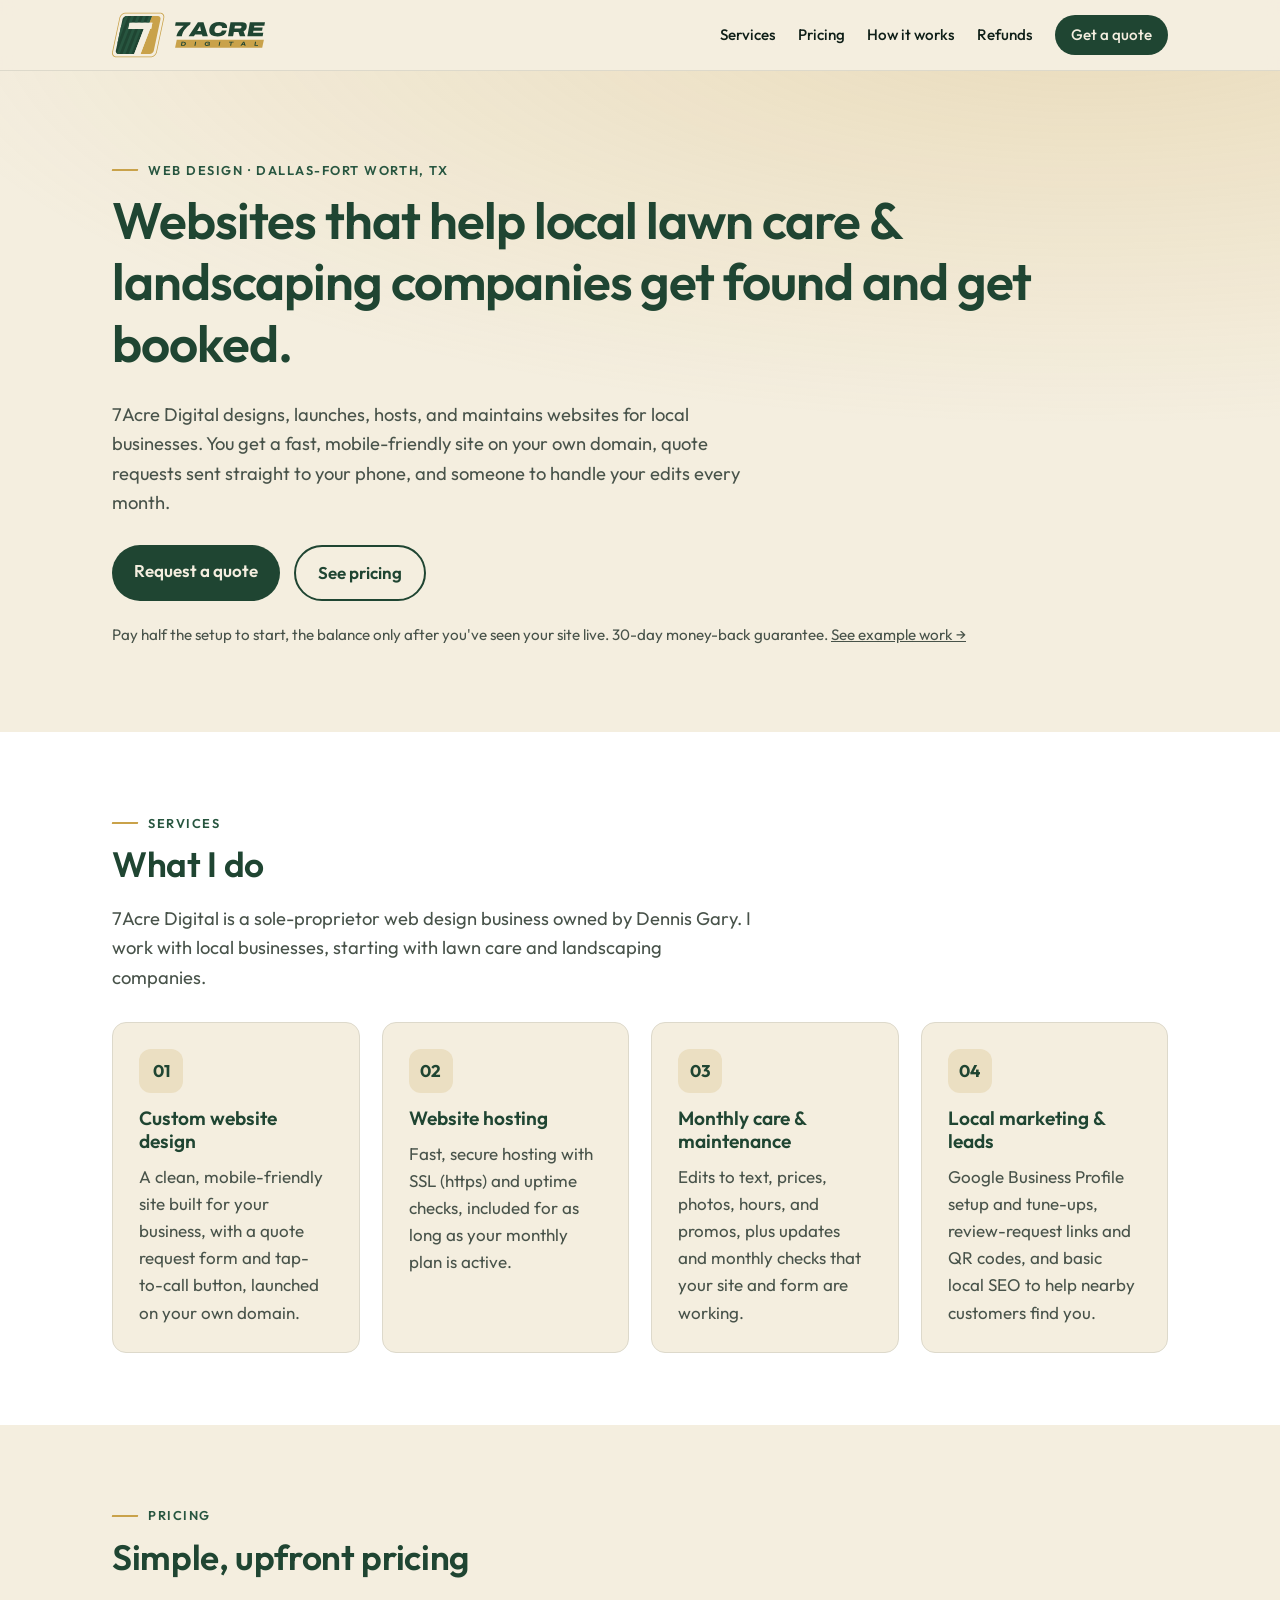
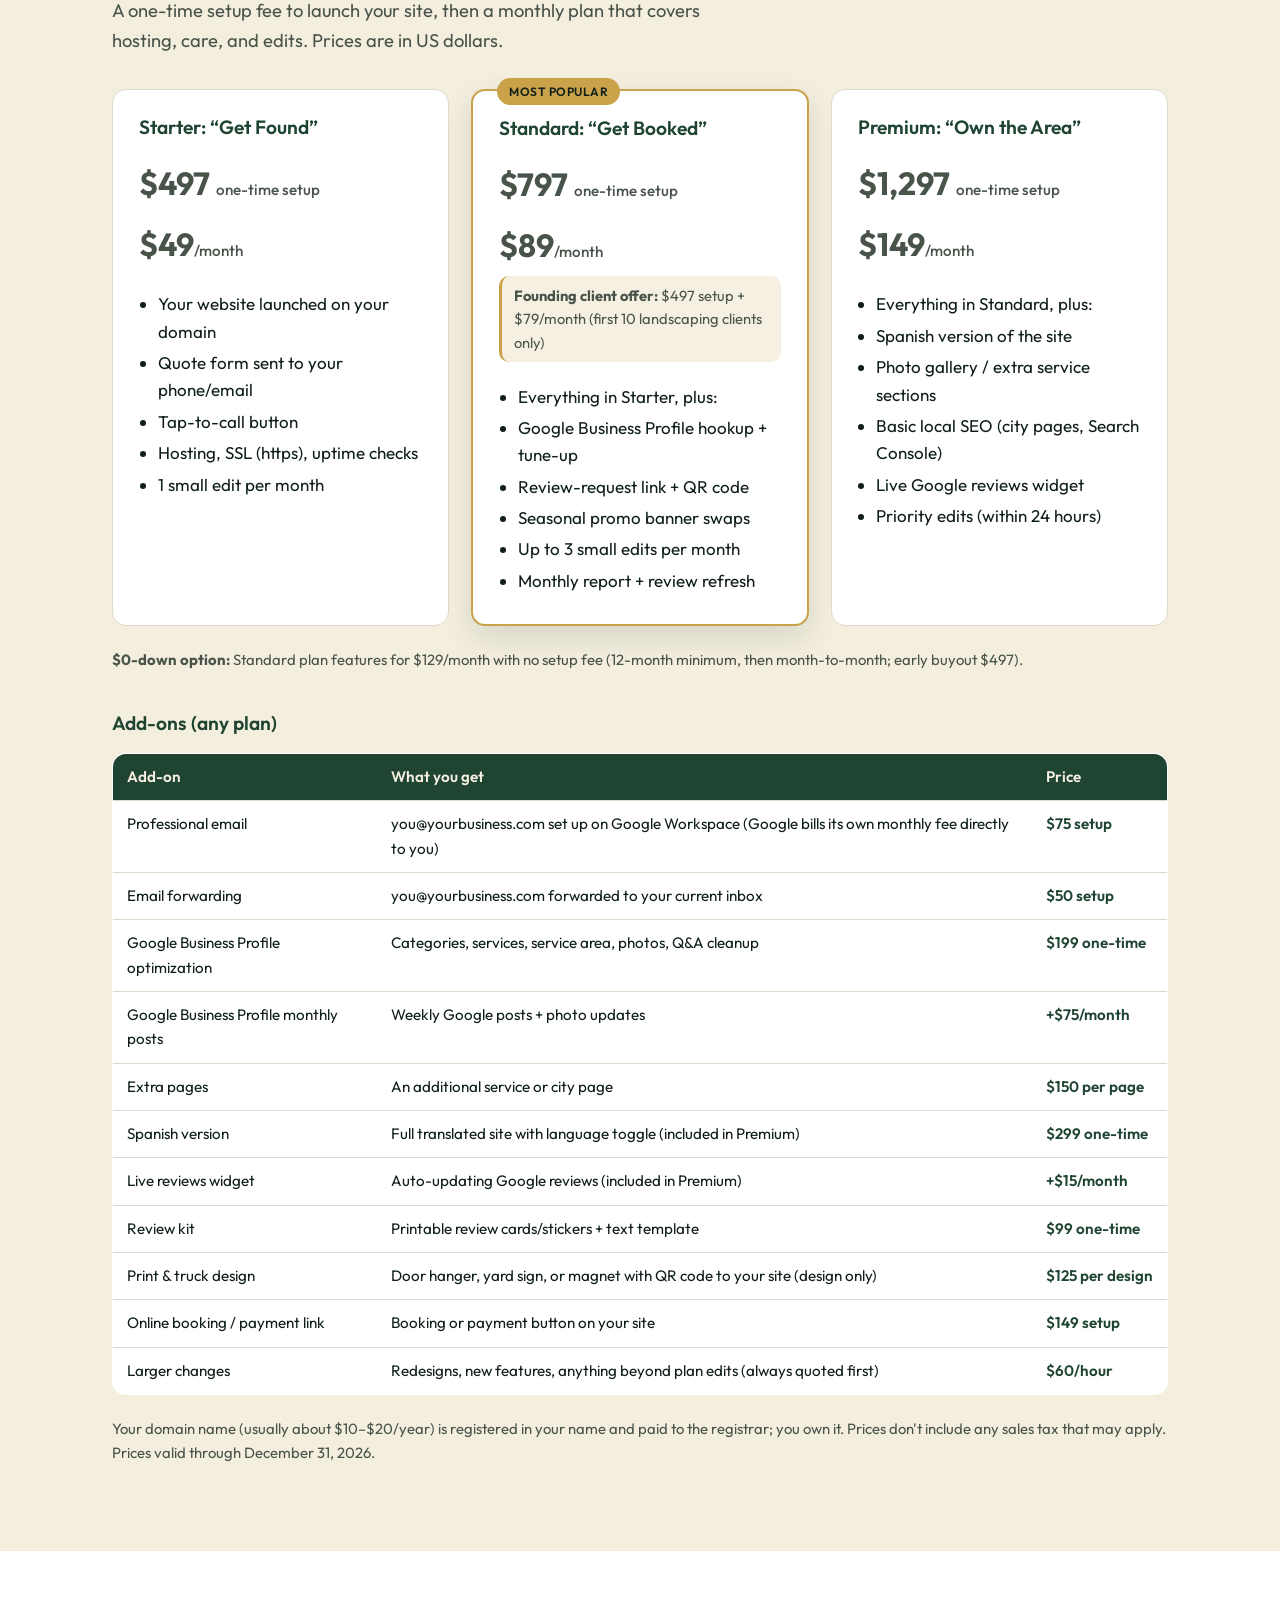
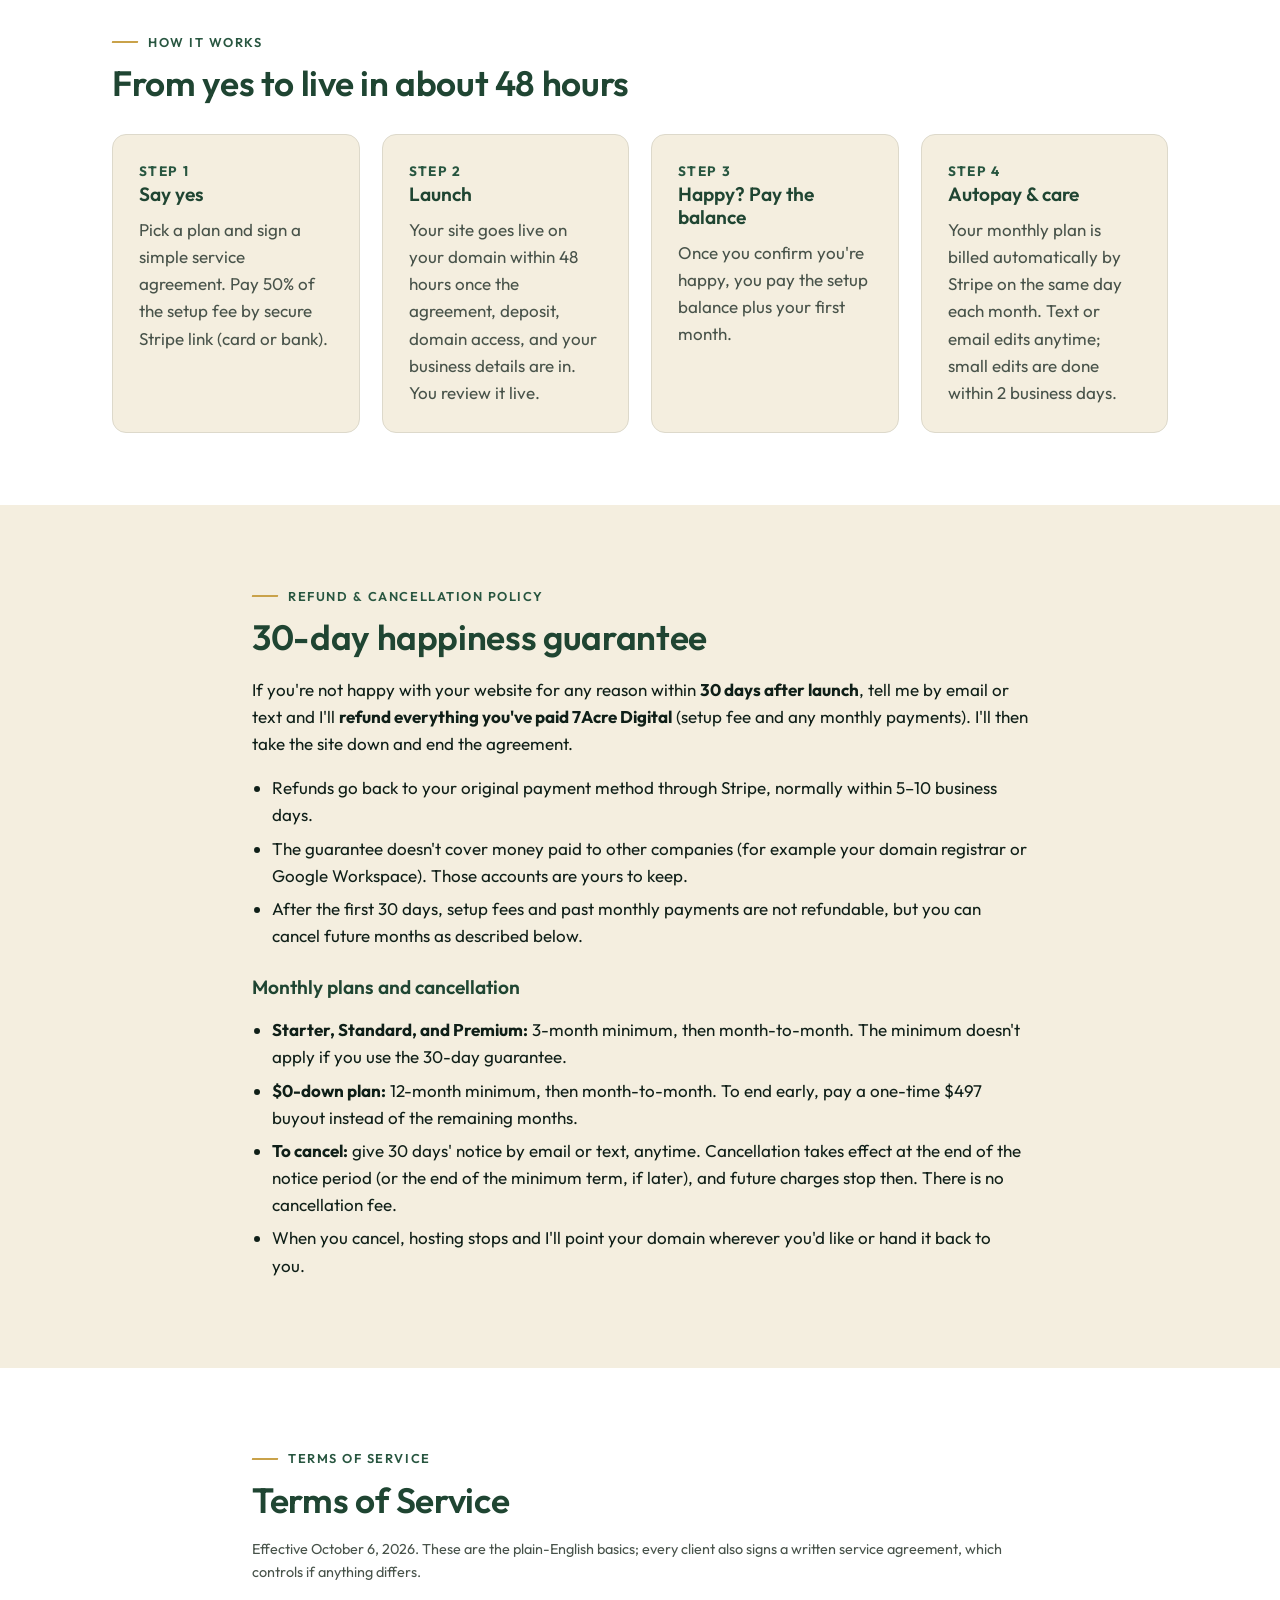
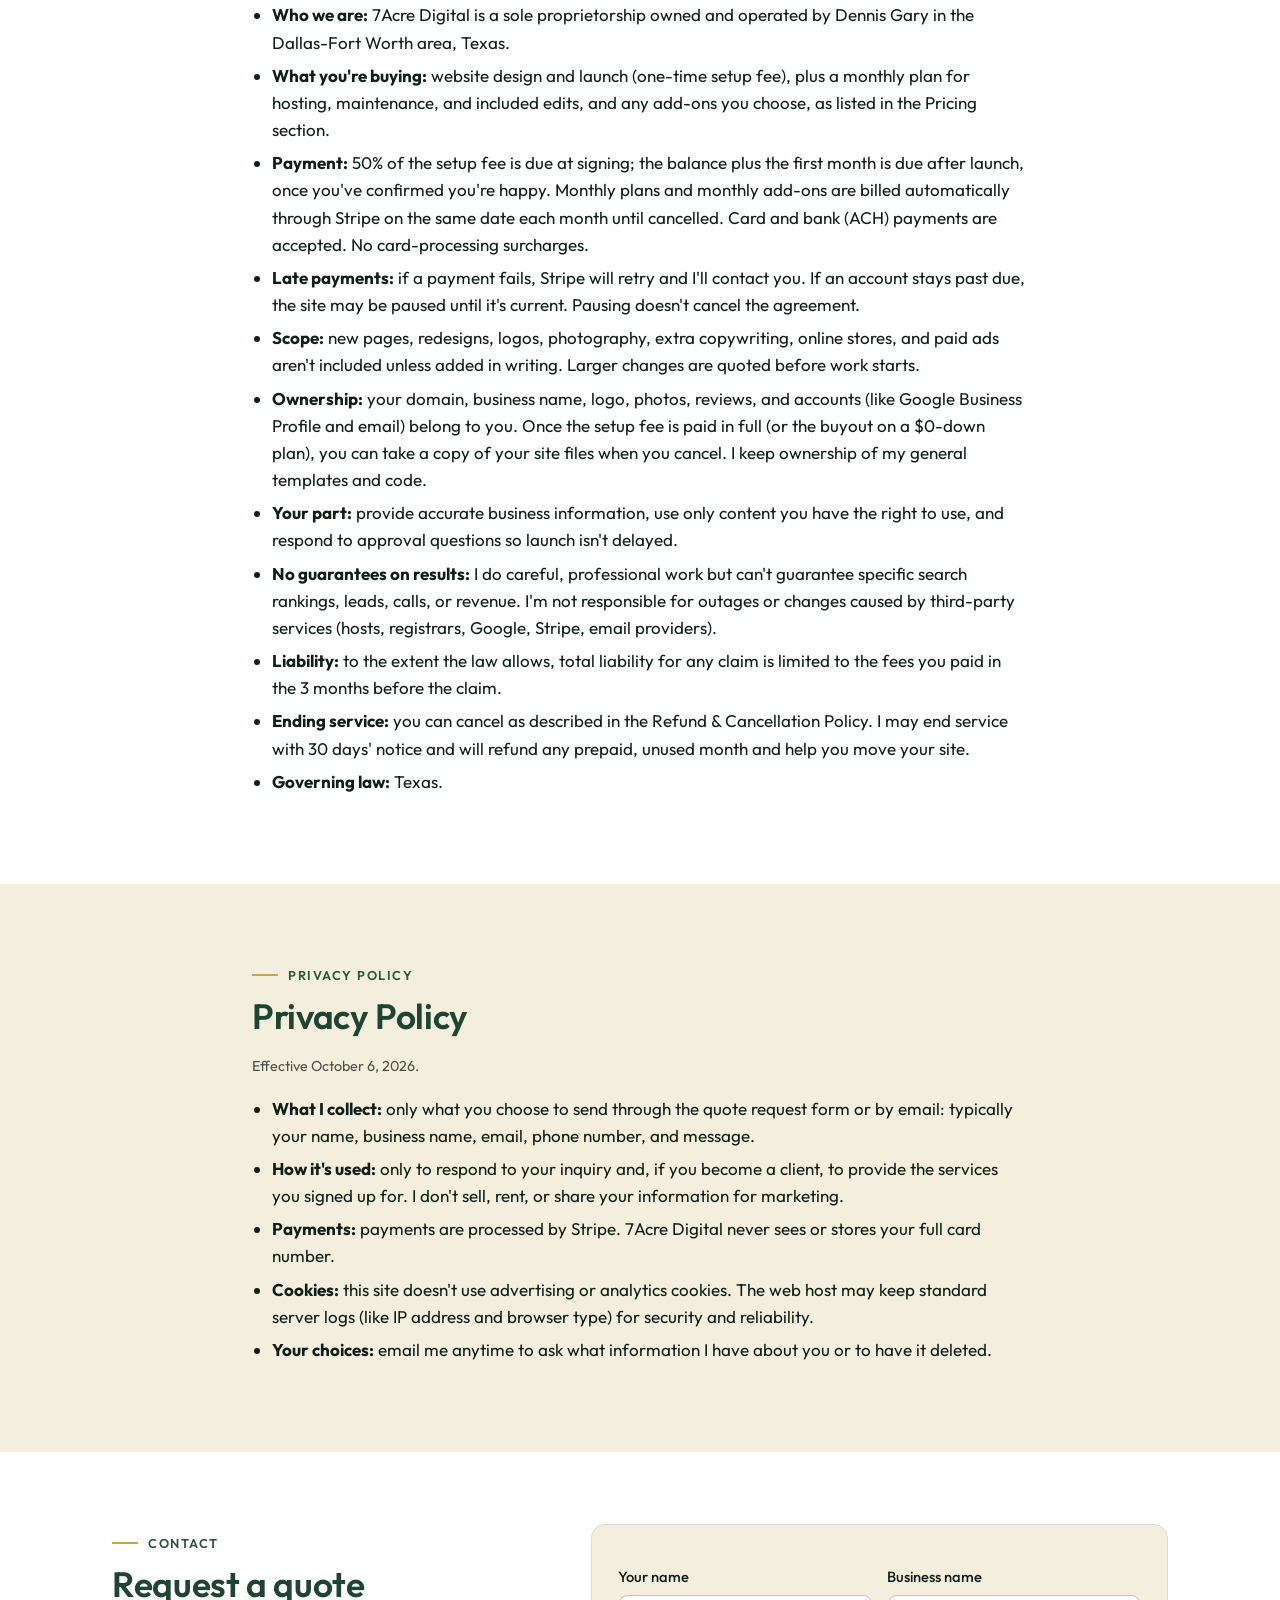
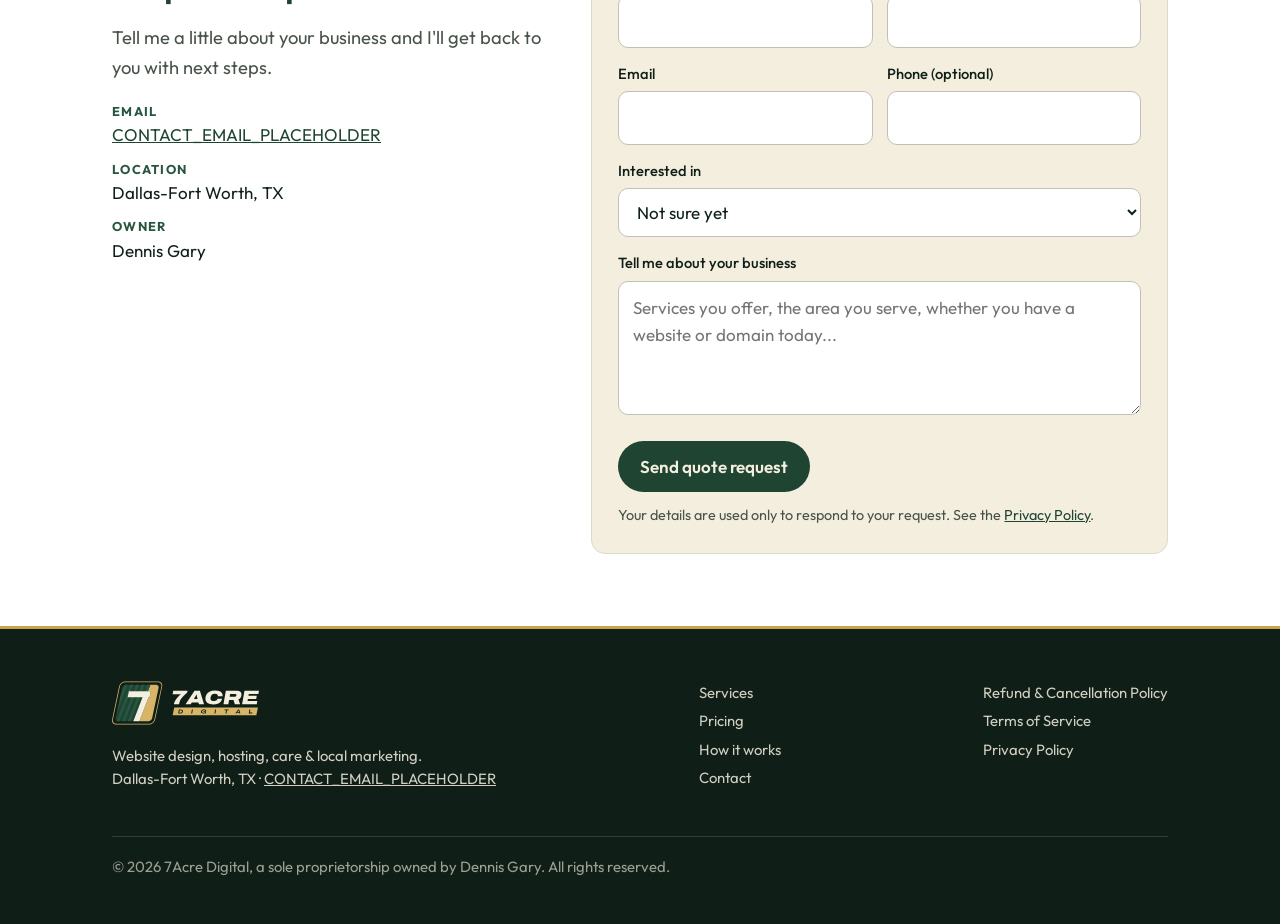
==== index.html @ 0c9e35ed "Rebrand to Estate Italic logo + Estate palette (green/fairway/gold/cream/ink) - New lockups, favicon" ====
<!doctype html>
<html lang="en">
<head>
<meta charset="utf-8">
<meta name="viewport" content="width=device-width, initial-scale=1">
<title>7Acre Digital | Websites for DFW Lawn Care &amp; Landscaping Companies</title>
<meta name="description" content="7Acre Digital builds, hosts, and maintains websites for local businesses in Dallas-Fort Worth, starting with lawn care and landscaping companies. Clear pricing, monthly care plans, and a 30-day money-back guarantee.">
<link rel="canonical" href="https://7acre-digital.github.io/">
<meta name="theme-color" content="#1F4532">
<link rel="icon" href="assets/favicon.svg" type="image/svg+xml">
<link rel="icon" href="assets/favicon-32.png" sizes="32x32" type="image/png">
<link rel="apple-touch-icon" href="assets/icon-512.png">
<meta property="og:type" content="website">
<meta property="og:site_name" content="7Acre Digital">
<meta property="og:title" content="7Acre Digital | Websites for DFW Lawn Care &amp; Landscaping Companies">
<meta property="og:description" content="Custom websites, hosting, monthly care, and local marketing for Dallas-Fort Worth businesses. Clear pricing and a 30-day money-back guarantee.">
<meta property="og:url" content="https://7acre-digital.github.io/">
<meta property="og:image" content="https://7acre-digital.github.io/assets/og-image.png">
<meta property="og:image:width" content="1200">
<meta property="og:image:height" content="630">
<meta name="twitter:card" content="summary_large_image">
<meta name="twitter:title" content="7Acre Digital">
<meta name="twitter:description" content="Websites for DFW lawn care &amp; landscaping companies.">
<meta name="twitter:image" content="https://7acre-digital.github.io/assets/og-image.png">
<link rel="preconnect" href="https://fonts.googleapis.com">
<link rel="preconnect" href="https://fonts.gstatic.com" crossorigin>
<link href="https://fonts.googleapis.com/css2?family=Outfit:wght@400;500;600;700&display=swap" rel="stylesheet">
<link rel="stylesheet" href="assets/styles.css">
</head>
<body>

<header class="site-header">
  <div class="wrap">
    <a class="brand" href="#top" aria-label="7Acre Digital home"><img src="assets/logo.svg" alt="7Acre Digital" width="153" height="54"></a>
    <button class="nav-toggle" aria-expanded="false" aria-controls="site-nav">Menu</button>
    <nav id="site-nav" aria-label="Main">
      <a href="#services">Services</a>
      <a href="#pricing">Pricing</a>
      <a href="#how-it-works">How it works</a>
      <a href="#refunds">Refunds</a>
      <a href="#contact" class="btn btn-sm">Get a quote</a>
    </nav>
  </div>
</header>

<main id="top">

<section class="hero">
  <div class="wrap">
    <span class="eyebrow">Web design &middot; Dallas-Fort Worth, TX</span>
    <h1>Websites that help local lawn care &amp; landscaping companies get found and get booked.</h1>
    <p class="lead">7Acre Digital designs, launches, hosts, and maintains websites for local businesses. You get a fast, mobile-friendly site on your own domain, quote requests sent straight to your phone, and someone to handle your edits every month.</p>
    <div class="actions">
      <a class="btn" href="#contact">Request a quote</a>
      <a class="btn btn-ghost" href="#pricing">See pricing</a>
    </div>
    <p class="meta">Pay half the setup to start, the balance only after you've seen your site live. 30-day money-back guarantee. <a class="subtle-link" href="https://7acre-digital.github.io/landscaping-demos/" target="_blank" rel="noopener">See example work &rarr;</a></p>
  </div>
</section>

<section id="services" class="alt">
  <div class="wrap">
    <span class="eyebrow">Services</span>
    <h2>What I do</h2>
    <p class="lead">7Acre Digital is a sole-proprietor web design business owned by Dennis Gary. I work with local businesses, starting with lawn care and landscaping companies.</p>
    <div class="grid grid-4" style="margin-top:30px">
      <div class="card"><div class="icon">01</div><h3>Custom website design</h3><p>A clean, mobile-friendly site built for your business, with a quote request form and tap-to-call button, launched on your own domain.</p></div>
      <div class="card"><div class="icon">02</div><h3>Website hosting</h3><p>Fast, secure hosting with SSL (https) and uptime checks, included for as long as your monthly plan is active.</p></div>
      <div class="card"><div class="icon">03</div><h3>Monthly care &amp; maintenance</h3><p>Edits to text, prices, photos, hours, and promos, plus updates and monthly checks that your site and form are working.</p></div>
      <div class="card"><div class="icon">04</div><h3>Local marketing &amp; leads</h3><p>Google Business Profile setup and tune-ups, review-request links and QR codes, and basic local SEO to help nearby customers find you.</p></div>
    </div>
  </div>
</section>

<section id="pricing">
  <div class="wrap">
    <span class="eyebrow">Pricing</span>
    <h2>Simple, upfront pricing</h2>
    <p class="lead">A one-time setup fee to launch your site, then a monthly plan that covers hosting, care, and edits. Prices are in US dollars.</p>
    <div class="grid grid-3 plans">
      <div class="card plan">
        <h3>Starter: &ldquo;Get Found&rdquo;</h3>
        <p class="price">$497 <small>one-time setup</small></p>
        <p class="price">$49<small>/month</small></p>
        <ul>
          <li>Your website launched on your domain</li>
          <li>Quote form sent to your phone/email</li>
          <li>Tap-to-call button</li>
          <li>Hosting, SSL (https), uptime checks</li>
          <li>1 small edit per month</li>
        </ul>
      </div>
      <div class="card plan featured">
        <span class="badge">MOST POPULAR</span>
        <h3>Standard: &ldquo;Get Booked&rdquo;</h3>
        <p class="price">$797 <small>one-time setup</small></p>
        <p class="price">$89<small>/month</small></p>
        <p class="founding"><strong>Founding client offer:</strong> $497 setup + $79/month (first 10 landscaping clients only)</p>
        <ul>
          <li>Everything in Starter, plus:</li>
          <li>Google Business Profile hookup + tune-up</li>
          <li>Review-request link + QR code</li>
          <li>Seasonal promo banner swaps</li>
          <li>Up to 3 small edits per month</li>
          <li>Monthly report + review refresh</li>
        </ul>
      </div>
      <div class="card plan">
        <h3>Premium: &ldquo;Own the Area&rdquo;</h3>
        <p class="price">$1,297 <small>one-time setup</small></p>
        <p class="price">$149<small>/month</small></p>
        <ul>
          <li>Everything in Standard, plus:</li>
          <li>Spanish version of the site</li>
          <li>Photo gallery / extra service sections</li>
          <li>Basic local SEO (city pages, Search Console)</li>
          <li>Live Google reviews widget</li>
          <li>Priority edits (within 24 hours)</li>
        </ul>
      </div>
    </div>
    <p class="note"><strong>$0-down option:</strong> Standard plan features for $129/month with no setup fee (12-month minimum, then month-to-month; early buyout $497).</p>

    <h3 style="margin-top:40px">Add-ons (any plan)</h3>
    <div class="table-wrap">
    <table>
      <thead><tr><th>Add-on</th><th>What you get</th><th>Price</th></tr></thead>
      <tbody>
        <tr><td>Professional email</td><td>you@yourbusiness.com set up on Google Workspace (Google bills its own monthly fee directly to you)</td><td class="p">$75 setup</td></tr>
        <tr><td>Email forwarding</td><td>you@yourbusiness.com forwarded to your current inbox</td><td class="p">$50 setup</td></tr>
        <tr><td>Google Business Profile optimization</td><td>Categories, services, service area, photos, Q&amp;A cleanup</td><td class="p">$199 one-time</td></tr>
        <tr><td>Google Business Profile monthly posts</td><td>Weekly Google posts + photo updates</td><td class="p">+$75/month</td></tr>
        <tr><td>Extra pages</td><td>An additional service or city page</td><td class="p">$150 per page</td></tr>
        <tr><td>Spanish version</td><td>Full translated site with language toggle (included in Premium)</td><td class="p">$299 one-time</td></tr>
        <tr><td>Live reviews widget</td><td>Auto-updating Google reviews (included in Premium)</td><td class="p">+$15/month</td></tr>
        <tr><td>Review kit</td><td>Printable review cards/stickers + text template</td><td class="p">$99 one-time</td></tr>
        <tr><td>Print &amp; truck design</td><td>Door hanger, yard sign, or magnet with QR code to your site (design only)</td><td class="p">$125 per design</td></tr>
        <tr><td>Online booking / payment link</td><td>Booking or payment button on your site</td><td class="p">$149 setup</td></tr>
        <tr><td>Larger changes</td><td>Redesigns, new features, anything beyond plan edits (always quoted first)</td><td class="p">$60/hour</td></tr>
      </tbody>
    </table>
    </div>
    <p class="note">Your domain name (usually about $10&ndash;$20/year) is registered in your name and paid to the registrar; you own it. Prices don't include any sales tax that may apply. Prices valid through December 31, 2026.</p>
  </div>
</section>

<section id="how-it-works" class="alt">
  <div class="wrap">
    <span class="eyebrow">How it works</span>
    <h2>From yes to live in about 48 hours</h2>
    <div class="grid grid-4 steps" style="margin-top:30px">
      <div class="card step"><div class="num">STEP 1</div><h3>Say yes</h3><p>Pick a plan and sign a simple service agreement. Pay 50% of the setup fee by secure Stripe link (card or bank).</p></div>
      <div class="card step"><div class="num">STEP 2</div><h3>Launch</h3><p>Your site goes live on your domain within 48 hours once the agreement, deposit, domain access, and your business details are in. You review it live.</p></div>
      <div class="card step"><div class="num">STEP 3</div><h3>Happy? Pay the balance</h3><p>Once you confirm you're happy, you pay the setup balance plus your first month.</p></div>
      <div class="card step"><div class="num">STEP 4</div><h3>Autopay &amp; care</h3><p>Your monthly plan is billed automatically by Stripe on the same day each month. Text or email edits anytime; small edits are done within 2 business days.</p></div>
    </div>
  </div>
</section>

<section id="refunds">
  <div class="wrap policy">
    <span class="eyebrow">Refund &amp; Cancellation Policy</span>
    <h2>30-day happiness guarantee</h2>
    <p>If you're not happy with your website for any reason within <strong>30 days after launch</strong>, tell me by email or text and I'll <strong>refund everything you've paid 7Acre Digital</strong> (setup fee and any monthly payments). I'll then take the site down and end the agreement.</p>
    <ul>
      <li>Refunds go back to your original payment method through Stripe, normally within 5&ndash;10 business days.</li>
      <li>The guarantee doesn't cover money paid to other companies (for example your domain registrar or Google Workspace). Those accounts are yours to keep.</li>
      <li>After the first 30 days, setup fees and past monthly payments are not refundable, but you can cancel future months as described below.</li>
    </ul>
    <h3>Monthly plans and cancellation</h3>
    <ul>
      <li><strong>Starter, Standard, and Premium:</strong> 3-month minimum, then month-to-month. The minimum doesn't apply if you use the 30-day guarantee.</li>
      <li><strong>$0-down plan:</strong> 12-month minimum, then month-to-month. To end early, pay a one-time $497 buyout instead of the remaining months.</li>
      <li><strong>To cancel:</strong> give 30 days' notice by email or text, anytime. Cancellation takes effect at the end of the notice period (or the end of the minimum term, if later), and future charges stop then. There is no cancellation fee.</li>
      <li>When you cancel, hosting stops and I'll point your domain wherever you'd like or hand it back to you.</li>
    </ul>
  </div>
</section>

<section id="terms" class="alt">
  <div class="wrap policy">
    <span class="eyebrow">Terms of Service</span>
    <h2>Terms of Service</h2>
    <p class="small">Effective October 6, 2026. These are the plain-English basics; every client also signs a written service agreement, which controls if anything differs.</p>
    <ul>
      <li><strong>Who we are:</strong> 7Acre Digital is a sole proprietorship owned and operated by Dennis Gary in the Dallas-Fort Worth area, Texas.</li>
      <li><strong>What you're buying:</strong> website design and launch (one-time setup fee), plus a monthly plan for hosting, maintenance, and included edits, and any add-ons you choose, as listed in the Pricing section.</li>
      <li><strong>Payment:</strong> 50% of the setup fee is due at signing; the balance plus the first month is due after launch, once you've confirmed you're happy. Monthly plans and monthly add-ons are billed automatically through Stripe on the same date each month until cancelled. Card and bank (ACH) payments are accepted. No card-processing surcharges.</li>
      <li><strong>Late payments:</strong> if a payment fails, Stripe will retry and I'll contact you. If an account stays past due, the site may be paused until it's current. Pausing doesn't cancel the agreement.</li>
      <li><strong>Scope:</strong> new pages, redesigns, logos, photography, extra copywriting, online stores, and paid ads aren't included unless added in writing. Larger changes are quoted before work starts.</li>
      <li><strong>Ownership:</strong> your domain, business name, logo, photos, reviews, and accounts (like Google Business Profile and email) belong to you. Once the setup fee is paid in full (or the buyout on a $0-down plan), you can take a copy of your site files when you cancel. I keep ownership of my general templates and code.</li>
      <li><strong>Your part:</strong> provide accurate business information, use only content you have the right to use, and respond to approval questions so launch isn't delayed.</li>
      <li><strong>No guarantees on results:</strong> I do careful, professional work but can't guarantee specific search rankings, leads, calls, or revenue. I'm not responsible for outages or changes caused by third-party services (hosts, registrars, Google, Stripe, email providers).</li>
      <li><strong>Liability:</strong> to the extent the law allows, total liability for any claim is limited to the fees you paid in the 3 months before the claim.</li>
      <li><strong>Ending service:</strong> you can cancel as described in the Refund &amp; Cancellation Policy. I may end service with 30 days' notice and will refund any prepaid, unused month and help you move your site.</li>
      <li><strong>Governing law:</strong> Texas.</li>
    </ul>
  </div>
</section>

<section id="privacy">
  <div class="wrap policy">
    <span class="eyebrow">Privacy Policy</span>
    <h2>Privacy Policy</h2>
    <p class="small">Effective October 6, 2026.</p>
    <ul>
      <li><strong>What I collect:</strong> only what you choose to send through the quote request form or by email: typically your name, business name, email, phone number, and message.</li>
      <li><strong>How it's used:</strong> only to respond to your inquiry and, if you become a client, to provide the services you signed up for. I don't sell, rent, or share your information for marketing.</li>
      <li><strong>Payments:</strong> payments are processed by Stripe. 7Acre Digital never sees or stores your full card number.</li>
      <li><strong>Cookies:</strong> this site doesn't use advertising or analytics cookies. The web host may keep standard server logs (like IP address and browser type) for security and reliability.</li>
      <li><strong>Your choices:</strong> email me anytime to ask what information I have about you or to have it deleted.</li>
    </ul>
  </div>
</section>

<section id="contact" class="alt">
  <div class="wrap contact-grid">
    <div>
      <span class="eyebrow">Contact</span>
      <h2>Request a quote</h2>
      <p class="lead">Tell me a little about your business and I'll get back to you with next steps.</p>
      <ul class="contact-list">
        <li><strong>Email</strong><a data-email href="#contact">contact email</a></li>
        <li><strong>Location</strong>Dallas-Fort Worth, TX</li>
        <li><strong>Owner</strong>Dennis Gary</li>
      </ul>
    </div>
    <form id="quote-form" class="card" novalidate>
      <div class="form-row">
        <div><label for="name">Your name</label><input id="name" name="name" autocomplete="name" required></div>
        <div><label for="business">Business name</label><input id="business" name="business" autocomplete="organization" required></div>
      </div>
      <div class="form-row">
        <div><label for="email">Email</label><input id="email" name="email" type="email" autocomplete="email" required></div>
        <div><label for="phone">Phone (optional)</label><input id="phone" name="phone" type="tel" autocomplete="tel"></div>
      </div>
      <label for="plan">Interested in</label>
      <select id="plan" name="plan">
        <option>Not sure yet</option>
        <option>Starter: Get Found</option>
        <option>Standard: Get Booked</option>
        <option>Premium: Own the Area</option>
        <option>$0-down plan</option>
        <option>Add-ons only</option>
      </select>
      <label for="message">Tell me about your business</label>
      <textarea id="message" name="message" rows="4" placeholder="Services you offer, the area you serve, whether you have a website or domain today..."></textarea>
      <p style="margin-top:18px"><button class="btn" type="submit">Send quote request</button></p>
      <p id="form-note" role="status"></p>
      <p class="small">Your details are used only to respond to your request. See the <a href="#privacy">Privacy Policy</a>.</p>
    </form>
  </div>
</section>

</main>

<footer class="site-footer">
  <div class="wrap">
    <div class="cols">
      <div>
        <img src="assets/logo-on-dark.svg" alt="7Acre Digital" width="147" height="52">
        <p>Website design, hosting, care &amp; local marketing.<br>Dallas-Fort Worth, TX &middot; <a data-email href="#contact">contact email</a></p>
      </div>
      <nav aria-label="Footer">
        <a href="#services">Services</a>
        <a href="#pricing">Pricing</a>
        <a href="#how-it-works">How it works</a>
        <a href="#contact">Contact</a>
      </nav>
      <nav aria-label="Policies">
        <a href="#refunds">Refund &amp; Cancellation Policy</a>
        <a href="#terms">Terms of Service</a>
        <a href="#privacy">Privacy Policy</a>
      </nav>
    </div>
    <p class="copy">&copy; <span id="year">2026</span> 7Acre Digital, a sole proprietorship owned by Dennis Gary. All rights reserved.</p>
  </div>
</footer>

<script src="assets/config.js"></script>
<script src="assets/site.js"></script>
</body>
</html>
---- assets/styles.css ----
/* ===== BRAND PALETTE: the only place colors are defined. To rebrand, change these hex values (or edit brand.json and run rebrand.py). ===== */
/* Contrast rules (WCAG AA): text and buttons use --green / --fairway / --ink on light backgrounds.
   Gold is an ACCENT ONLY on light backgrounds (rules, borders, tints, badges with ink text); never small text on cream/white. */
:root{
  --green:#1F4532;      /* Estate Green: primary (buttons, links, headings, prices, table headers) */
  --fairway:#285640;    /* Fairway Stripe: hover states, eyebrows, labels, focus rings */
  --gold:#C9A24A;       /* Gold: accents (eyebrow rules, featured border, badge bg, tints) */
  --gold-light:#D8B566; /* Light gold: accents/links on dark backgrounds (footer) */
  --ink:#0F1F18;        /* body text + footer background */
  --cream:#F4EEDF;      /* page background */
  /* derived (no need to edit) */
  --white:#fff;--line:color-mix(in srgb,var(--cream) 90%,var(--ink));--muted:color-mix(in srgb,var(--ink) 75%,var(--cream));
  --radius:14px;--max:1100px}
/* ===== end brand palette ===== */
*{box-sizing:border-box}
html{scroll-behavior:smooth;scroll-padding-top:80px}
body{margin:0;font-family:"Outfit",system-ui,-apple-system,"Segoe UI",Roboto,sans-serif;color:var(--ink);background:var(--cream);line-height:1.6;font-size:17px}
img{max-width:100%;display:block}
a{color:var(--green)}
.wrap{max-width:var(--max);margin:0 auto;padding:0 22px}
h1,h2,h3{line-height:1.2;margin:0 0 .5em;font-weight:600;color:var(--green)}
h1{font-size:clamp(2rem,5vw,3.2rem);letter-spacing:-.02em}
h2{font-size:clamp(1.6rem,3.5vw,2.2rem);letter-spacing:-.01em}
h3{font-size:1.2rem}
.eyebrow{display:inline-flex;align-items:center;gap:10px;font-size:.8rem;font-weight:600;letter-spacing:.12em;text-transform:uppercase;color:var(--fairway);margin-bottom:.6rem}
.eyebrow::before{content:"";width:26px;height:2px;background:var(--gold);transform:skewX(-12deg)}
.lead{font-size:1.15rem;color:var(--muted);max-width:640px}
/* header */
.site-header{position:sticky;top:0;z-index:20;background:color-mix(in srgb,var(--cream) 95%,transparent);backdrop-filter:blur(8px);border-bottom:1px solid var(--line)}
.site-header .wrap{display:flex;align-items:center;justify-content:space-between;height:70px}
.brand img{height:54px;width:auto}
#site-nav{display:flex;gap:22px;align-items:center}
#site-nav a{text-decoration:none;color:var(--ink);font-weight:500;font-size:.95rem}
#site-nav a:hover{color:var(--green)}
.nav-toggle{display:none;background:none;border:1px solid var(--line);border-radius:8px;padding:8px 10px;font:inherit;cursor:pointer;color:var(--ink)}
.btn{display:inline-block;background:var(--green);color:var(--cream)!important;text-decoration:none;padding:12px 22px;border-radius:999px;font-weight:600;border:0;cursor:pointer;font:inherit;font-weight:600;transition:background .15s}
.btn:hover{background:var(--fairway)}
.btn-sm{padding:8px 16px;font-size:.9rem}
.btn-ghost{background:transparent;color:var(--green)!important;border:2px solid var(--green)}
.btn-ghost:hover{background:var(--green);color:var(--cream)!important}
/* hero */
.hero{padding:80px 0 70px;background:radial-gradient(1200px 420px at 85% -10%,color-mix(in srgb,var(--gold) 24%,transparent),transparent),var(--cream)}
.hero .actions{display:flex;gap:14px;flex-wrap:wrap;margin-top:28px}
.hero .meta{margin-top:22px;font-size:.95rem;color:var(--muted)}
.subtle-link{font-size:.95rem;color:var(--muted)}
/* sections */
section{padding:72px 0}
.alt{background:var(--white)}
.grid{display:grid;gap:22px}
.grid-2{grid-template-columns:repeat(2,1fr)}
.grid-3{grid-template-columns:repeat(3,1fr)}
.grid-4{grid-template-columns:repeat(4,1fr)}
.card{background:var(--white);border:1px solid var(--line);border-radius:var(--radius);padding:26px}
.alt .card{background:var(--cream)}
.card p{margin:.3em 0 0;color:var(--muted)}
.icon{width:44px;height:44px;border-radius:12px;display:grid;place-items:center;background:color-mix(in srgb,var(--gold) 20%,transparent);color:var(--green);font-weight:700;margin-bottom:14px}
/* pricing */
.plans{margin-top:34px;align-items:stretch}
.plan{display:flex;flex-direction:column;position:relative}
.plan.featured{border:2px solid var(--gold);box-shadow:0 12px 30px color-mix(in srgb,var(--green) 14%,transparent)}
.badge{position:absolute;top:-13px;left:24px;background:var(--gold);color:var(--ink);font-size:.75rem;font-weight:600;padding:4px 12px;border-radius:999px;letter-spacing:.04em}
.price{font-size:2rem;font-weight:700;color:var(--green);margin:.2em 0 0}
.price small{font-size:.95rem;font-weight:500;color:var(--muted)}
.founding{background:color-mix(in srgb,var(--gold) 16%,transparent);color:var(--green);border-left:3px solid var(--gold);border-radius:10px;padding:8px 12px;font-size:.92rem;margin:10px 0 0}
.plan ul{padding-left:1.1em;margin:16px 0 0;color:var(--ink)}
.plan li{margin:.25em 0}
.note{font-size:.93rem;color:var(--muted);margin-top:22px}
table{width:100%;border-collapse:collapse;margin-top:18px;background:var(--white);border-radius:var(--radius);overflow:hidden;border:1px solid var(--line)}
th,td{text-align:left;padding:11px 14px;border-bottom:1px solid var(--line);font-size:.95rem;vertical-align:top}
th{background:var(--green);color:var(--cream);font-weight:600}
tr:last-child td{border-bottom:0}
td.p{white-space:nowrap;font-weight:600;color:var(--green)}
/* steps */
.step{counter-increment:step}
.steps{counter-reset:step}
.step .num{font-size:.85rem;font-weight:700;color:var(--fairway);letter-spacing:.1em}
/* policies */
.policy{max-width:820px}
.policy h3{margin-top:1.4em}
.policy ul{padding-left:1.2em}
.policy li{margin:.35em 0}
.small{font-size:.9rem;color:var(--muted)}
/* contact */
.contact-grid{display:grid;grid-template-columns:1fr 1.3fr;gap:36px;align-items:start}
form label{display:block;font-weight:500;font-size:.92rem;margin:14px 0 6px}
input,select,textarea{width:100%;padding:12px 14px;border:1px solid color-mix(in srgb,var(--cream) 78%,var(--ink));border-radius:10px;font:inherit;background:#fff;color:var(--ink)}
input:focus,select:focus,textarea:focus{outline:2px solid var(--fairway);border-color:var(--fairway)}
.form-row{display:grid;grid-template-columns:1fr 1fr;gap:14px}
#form-note{font-size:.92rem;color:var(--green);margin-top:12px}
.contact-list{list-style:none;padding:0;margin:18px 0 0}
.contact-list li{margin:.6em 0}
.contact-list strong{display:block;font-size:.8rem;letter-spacing:.1em;text-transform:uppercase;color:var(--fairway)}
/* footer */
.site-footer{background:var(--ink);color:color-mix(in srgb,var(--cream) 85%,var(--ink));padding:48px 0 30px;font-size:.93rem;border-top:3px solid var(--gold)}
.site-footer a{color:color-mix(in srgb,var(--cream) 85%,var(--ink))}
.site-footer a:hover{color:var(--gold-light)}
.site-footer .cols{display:flex;justify-content:space-between;gap:30px;flex-wrap:wrap}
.site-footer img{height:52px;width:auto;margin-bottom:12px}
.site-footer nav a{display:block;margin:.3em 0;text-decoration:none}
.site-footer nav a:hover{text-decoration:underline}
.copy{border-top:1px solid color-mix(in srgb,var(--ink) 85%,var(--cream));margin-top:30px;padding-top:18px;color:color-mix(in srgb,var(--cream) 62%,var(--ink))}
@media (max-width:900px){.grid-3,.grid-4{grid-template-columns:1fr 1fr}.contact-grid{grid-template-columns:1fr}}
@media (max-width:760px){
  .nav-toggle{display:block}
  #site-nav{display:none;position:absolute;top:70px;left:0;right:0;background:var(--cream);flex-direction:column;align-items:flex-start;padding:16px 22px 22px;border-bottom:1px solid var(--line);gap:14px}
  #site-nav.open{display:flex}
  .grid-2,.grid-3,.grid-4,.form-row{grid-template-columns:1fr}
  section{padding:56px 0}.hero{padding:56px 0}
  .table-wrap{overflow-x:auto}
}
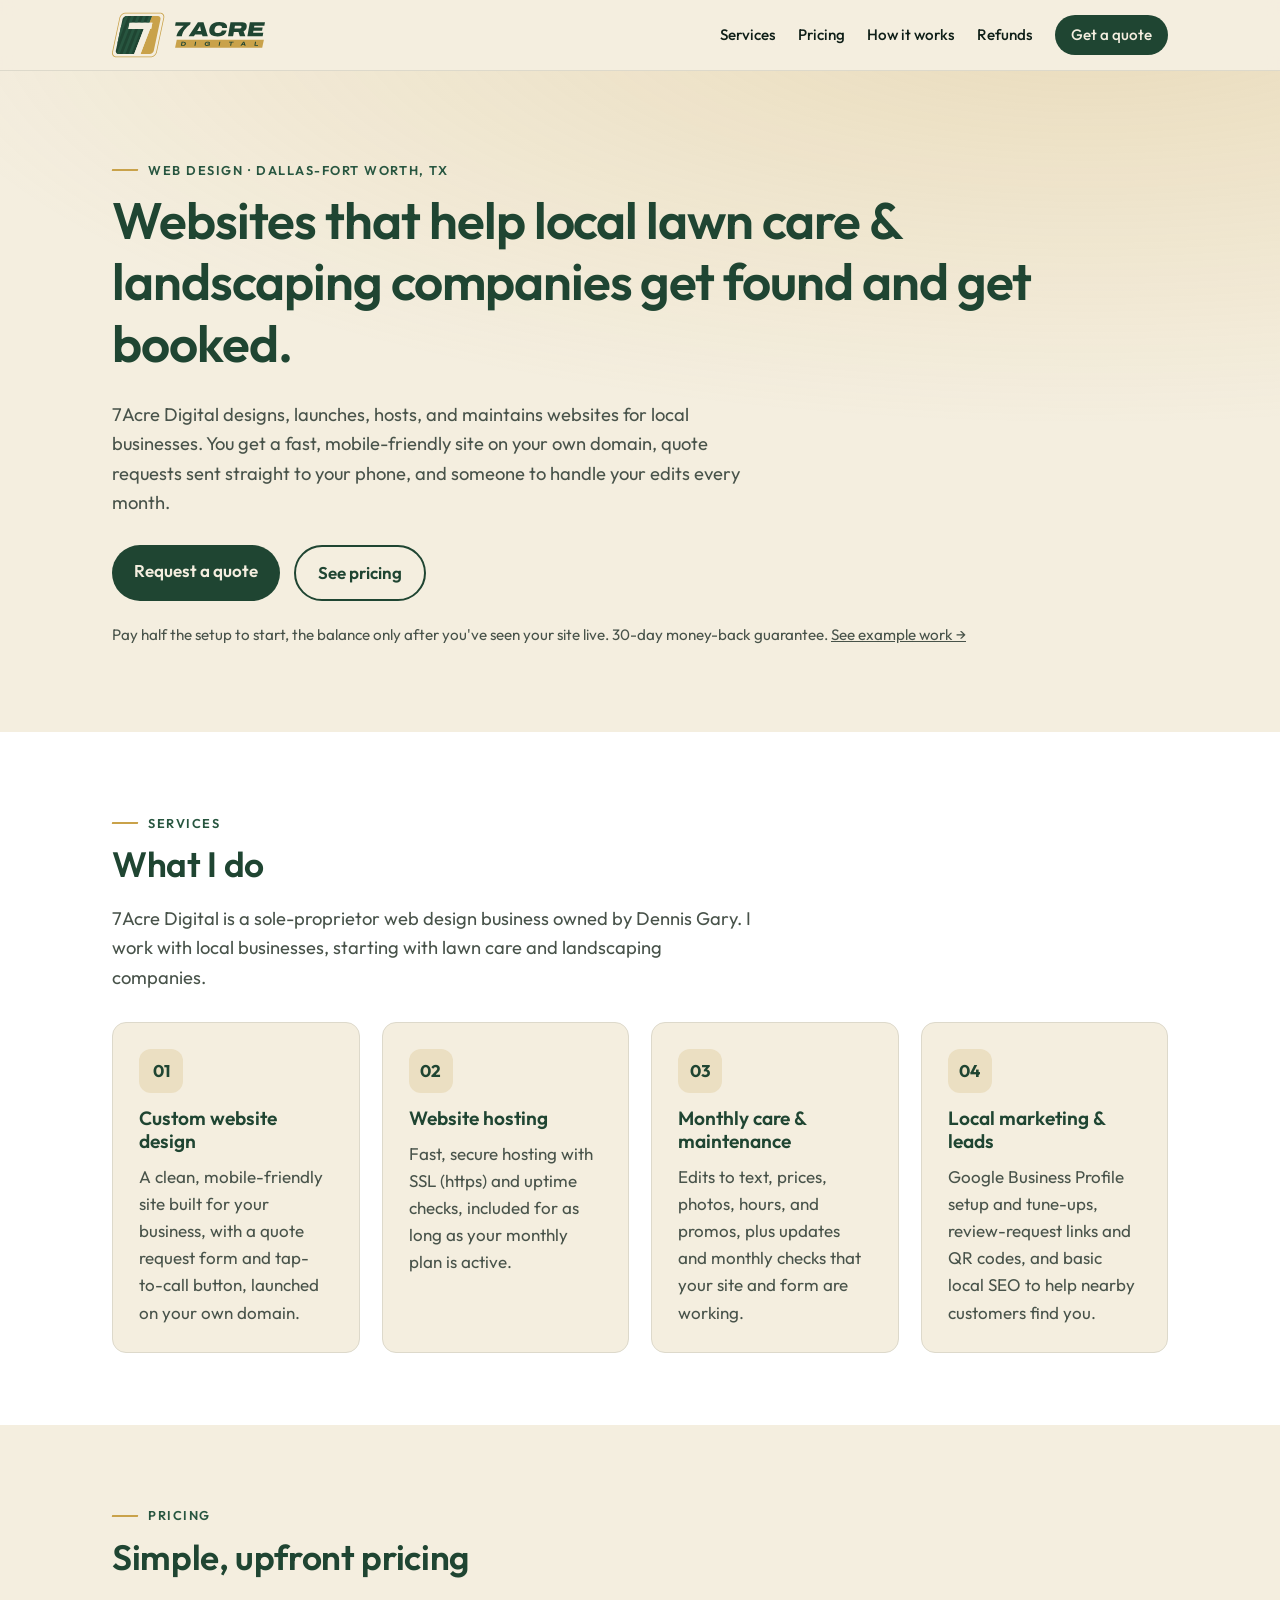
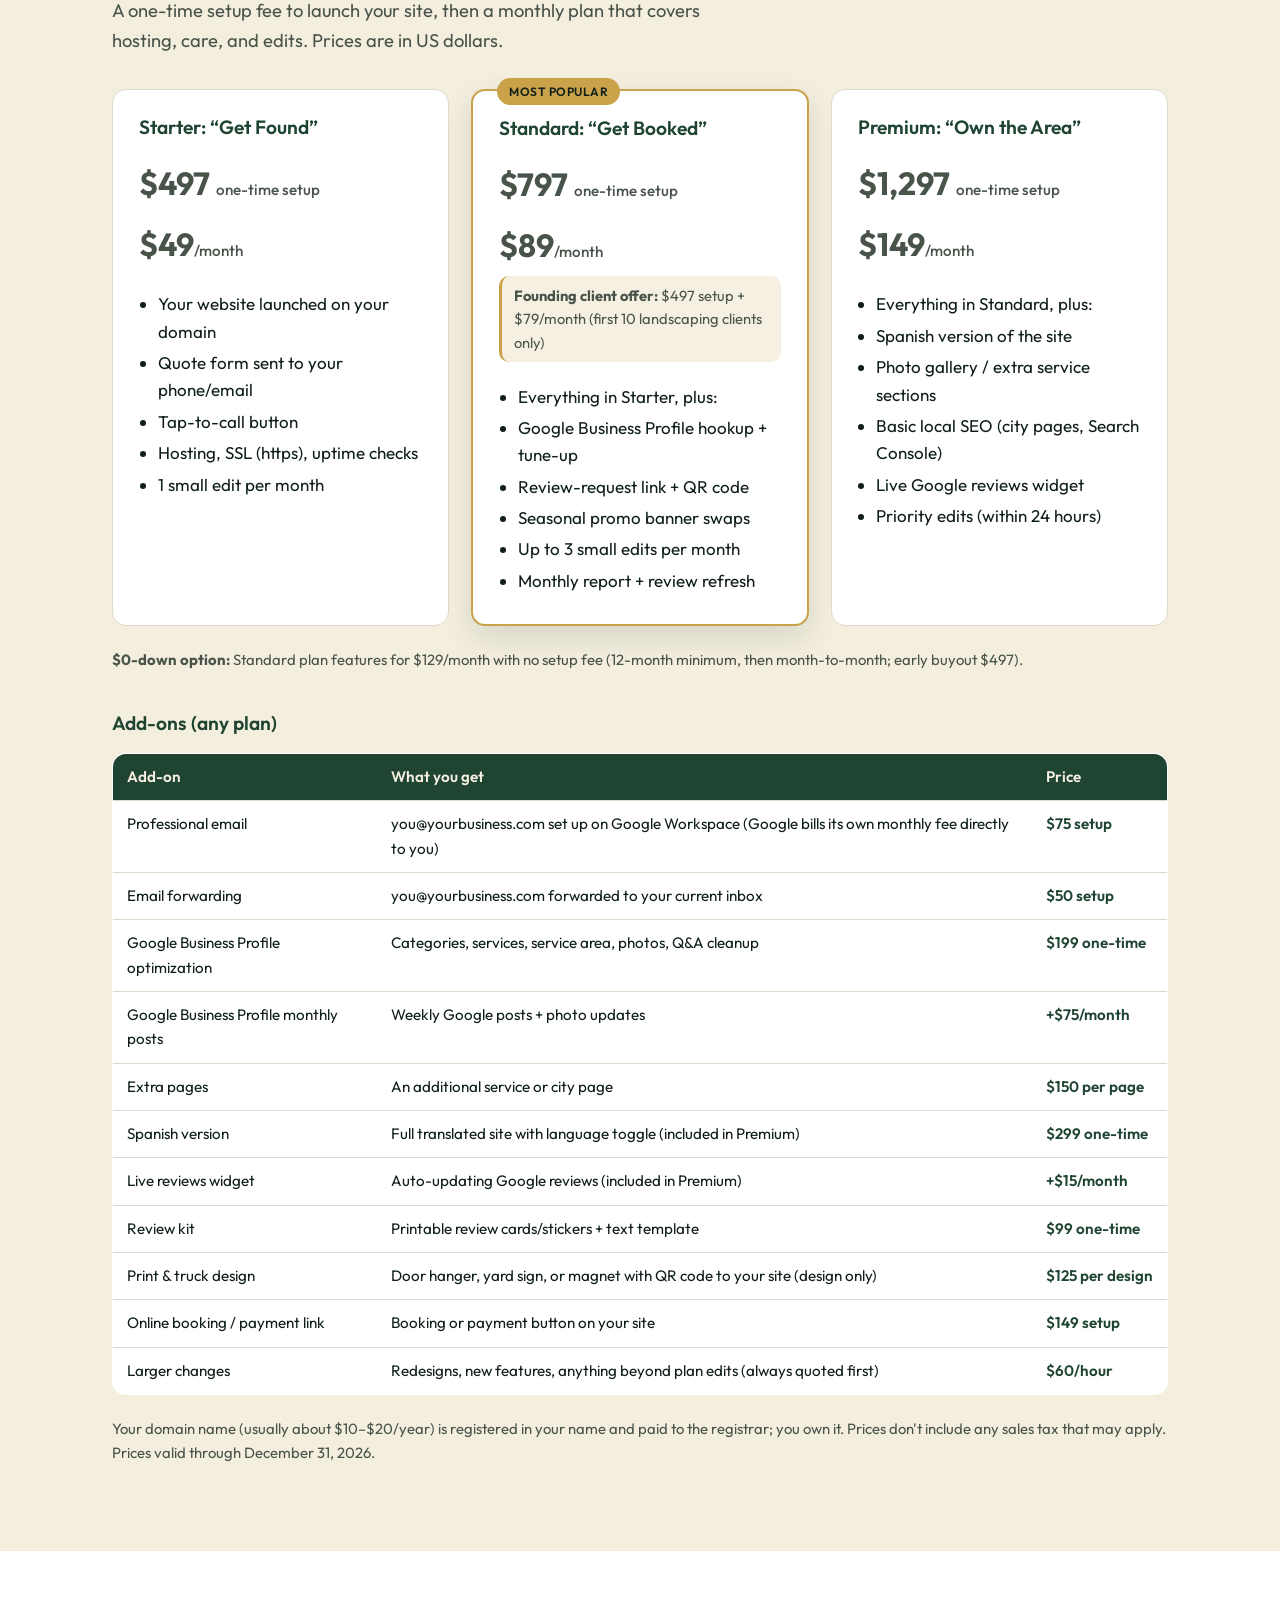
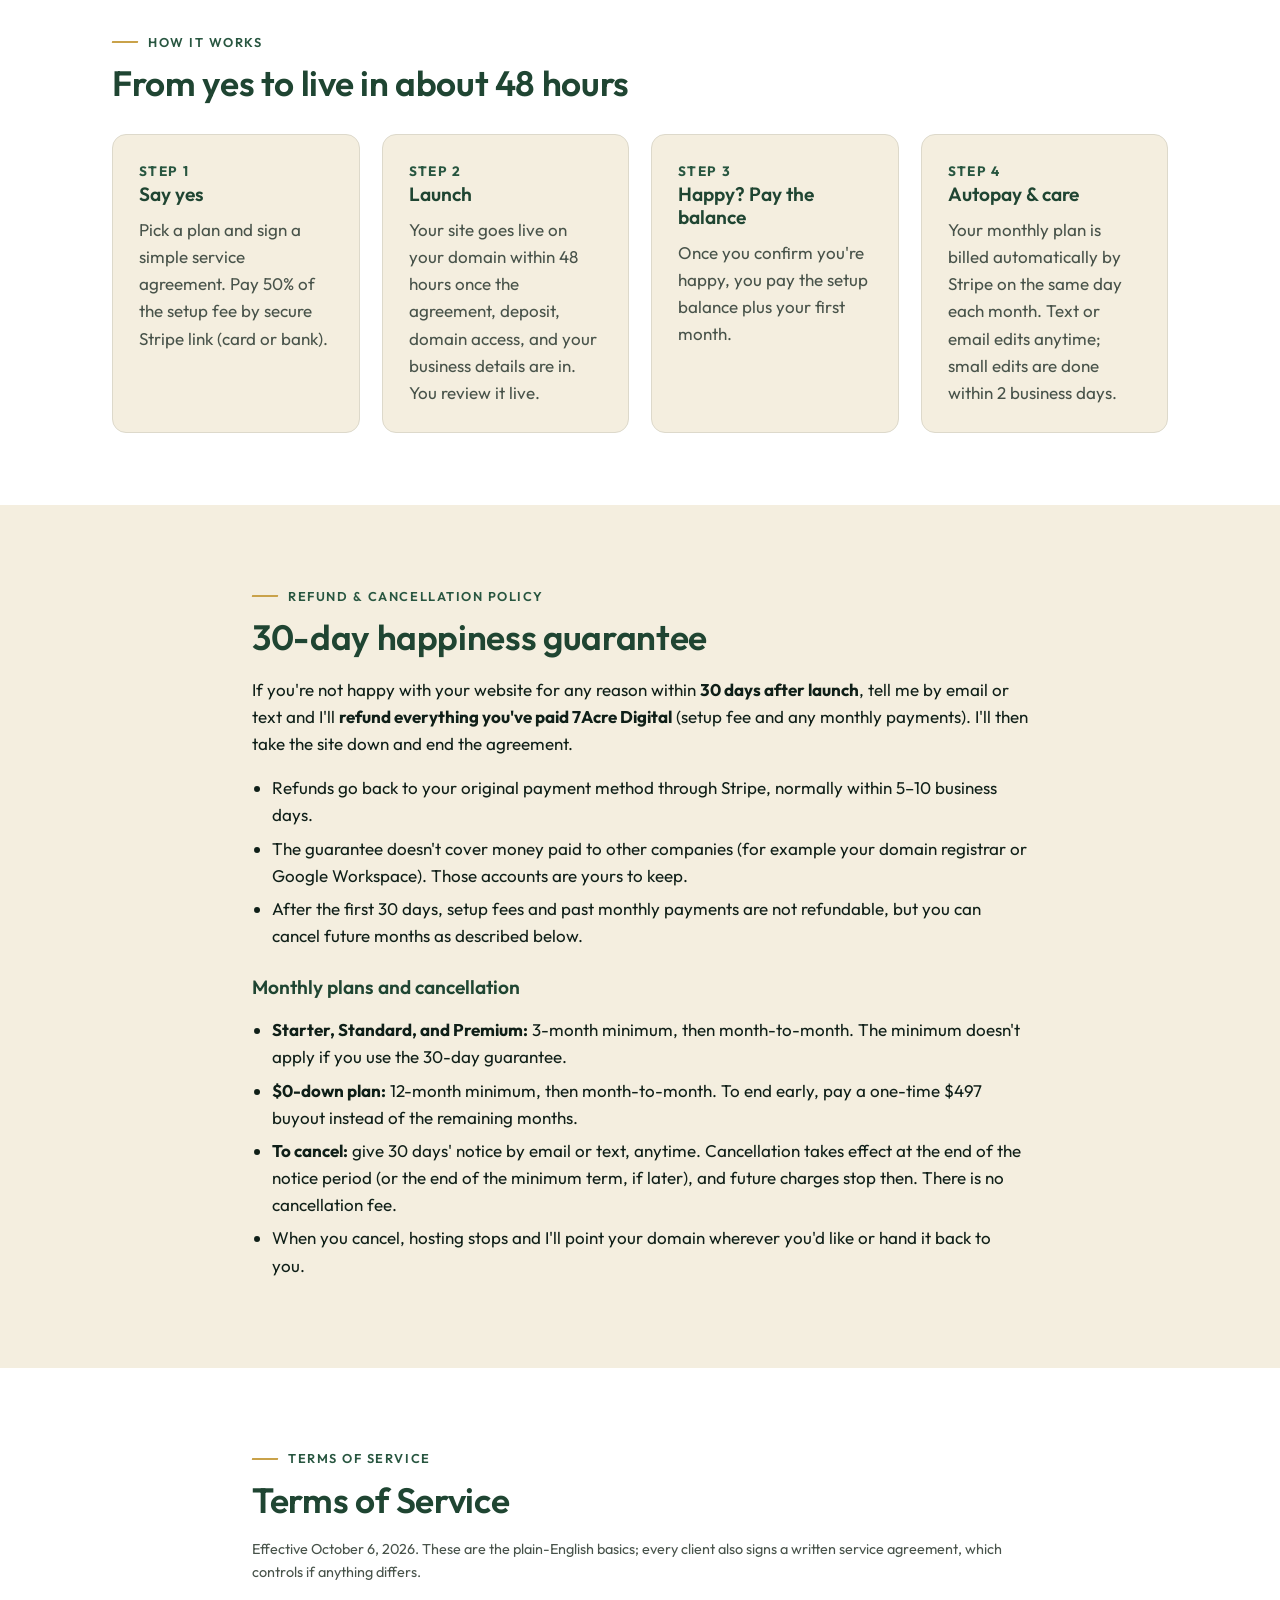
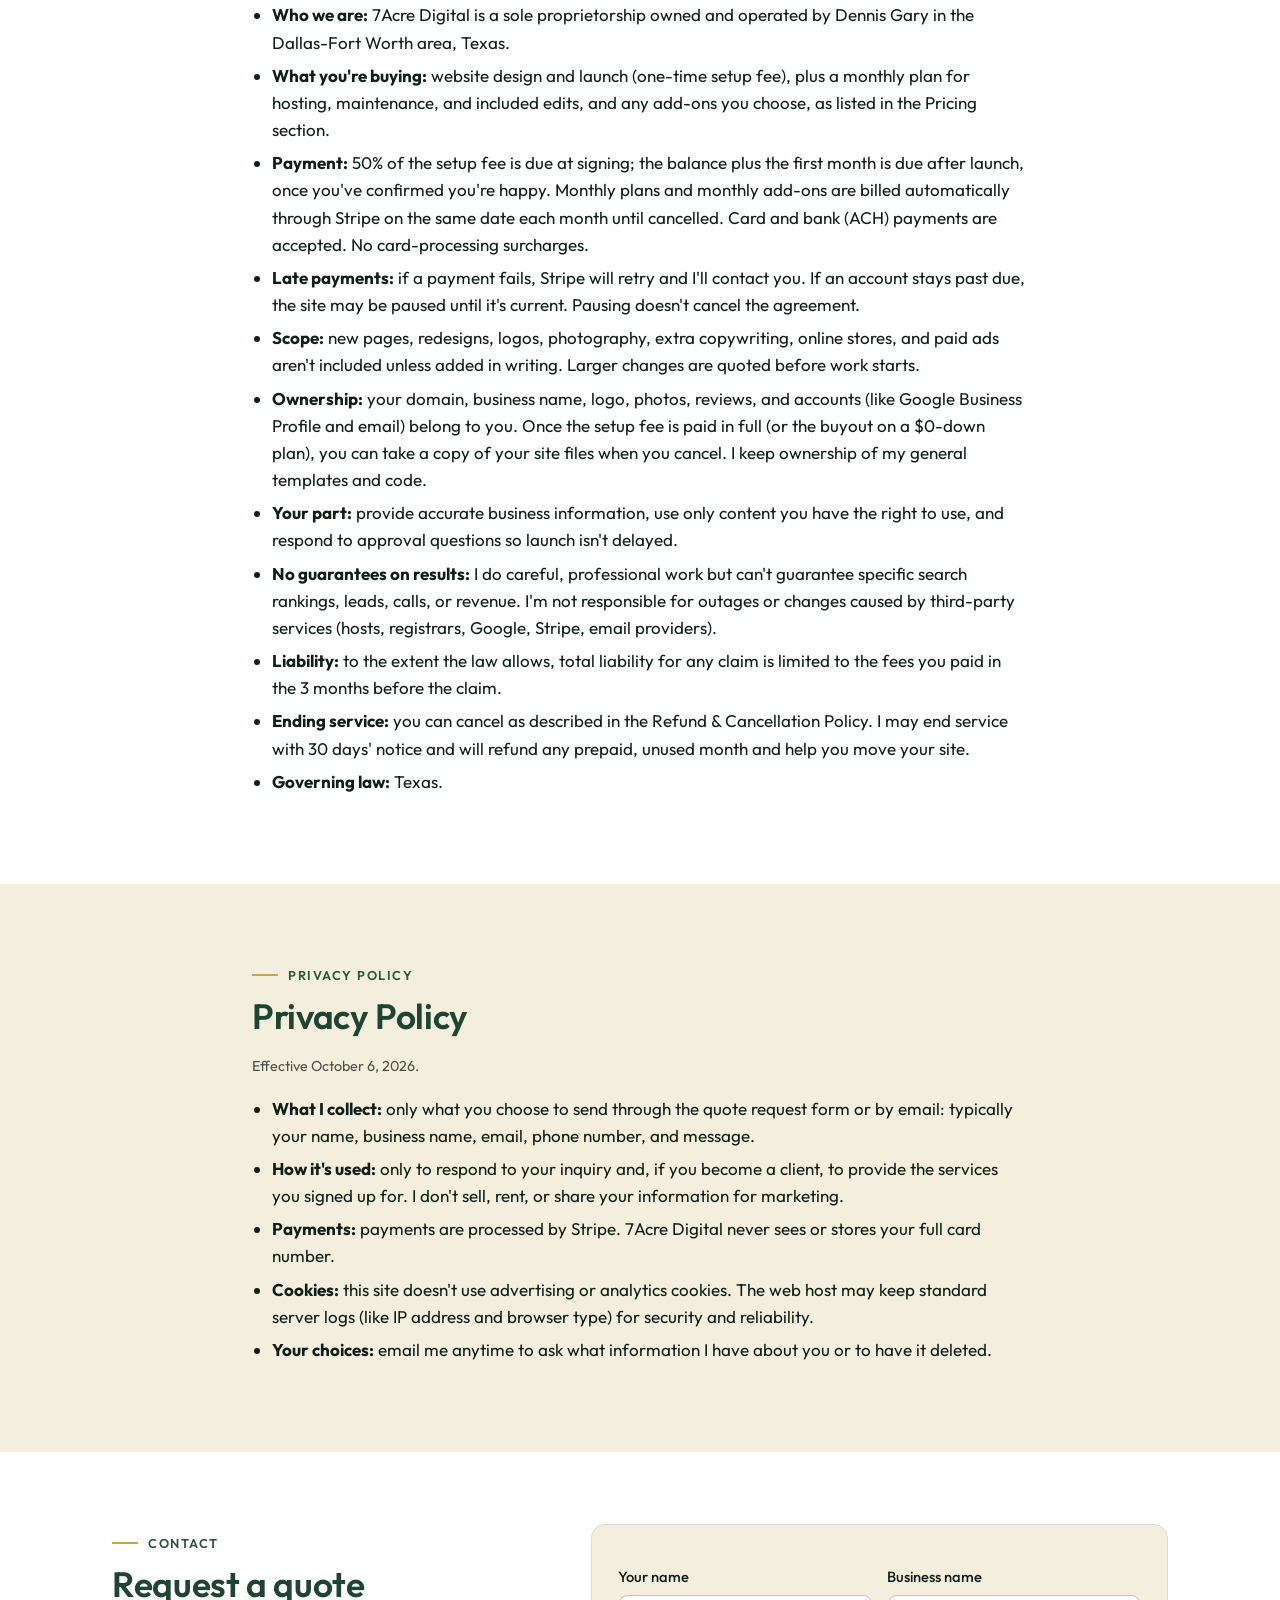
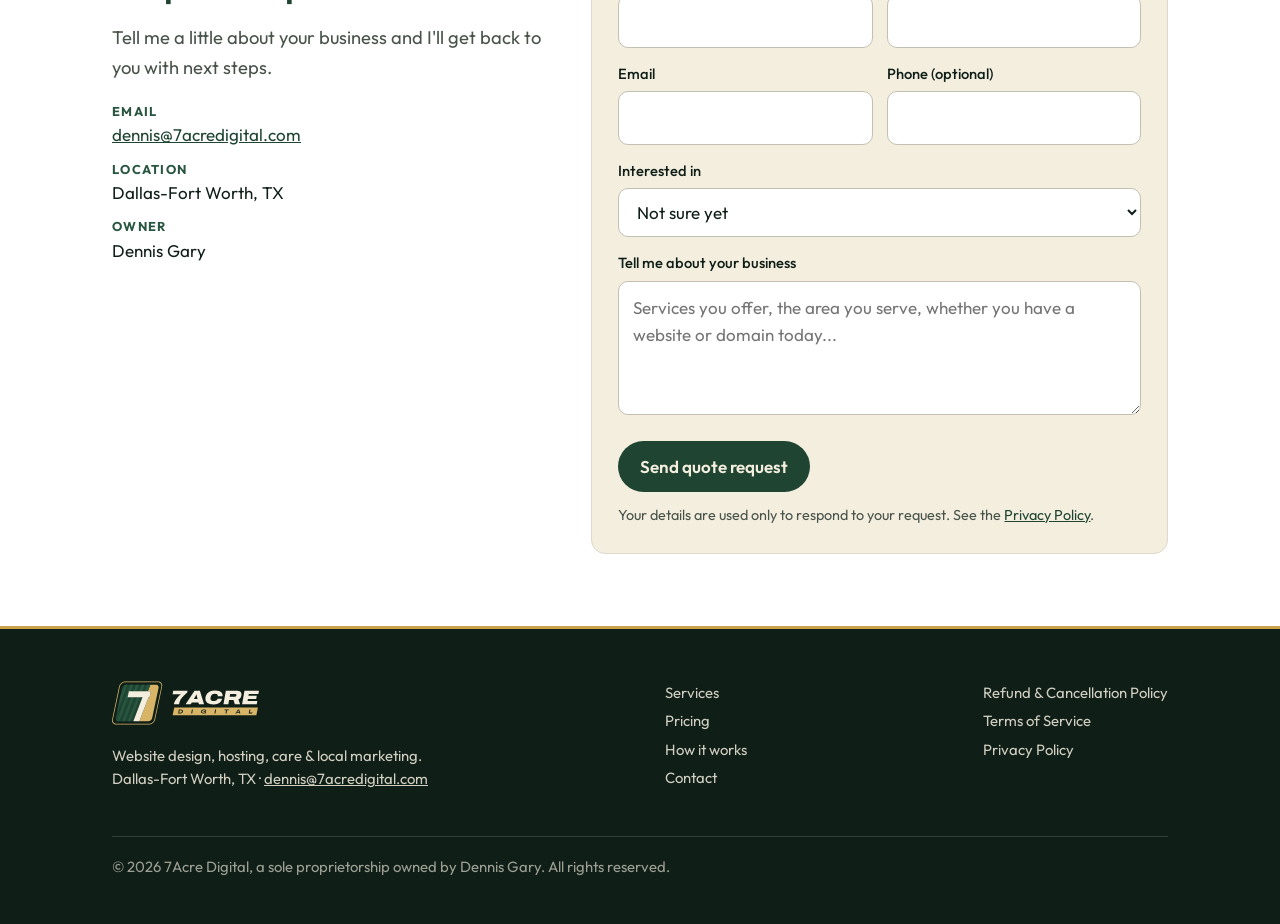
==== commit d6fca163: "Contact email: dennis@7acredigital.com (config + visible mailto links in contact section and footer)" ====
--- a/index.html
+++ b/index.html
@@ -5,7 +5,7 @@
 <meta name="viewport" content="width=device-width, initial-scale=1">
 <title>7Acre Digital | Websites for DFW Lawn Care &amp; Landscaping Companies</title>
 <meta name="description" content="7Acre Digital builds, hosts, and maintains websites for local businesses in Dallas-Fort Worth, starting with lawn care and landscaping companies. Clear pricing, monthly care plans, and a 30-day money-back guarantee.">
-<link rel="canonical" href="https://7acre-digital.github.io/">
+<link rel="canonical" href="https://7acredigital.com/">
 <meta name="theme-color" content="#1F4532">
 <link rel="icon" href="assets/favicon.svg" type="image/svg+xml">
 <link rel="icon" href="assets/favicon-32.png" sizes="32x32" type="image/png">
@@ -14,14 +14,14 @@
 <meta property="og:site_name" content="7Acre Digital">
 <meta property="og:title" content="7Acre Digital | Websites for DFW Lawn Care &amp; Landscaping Companies">
 <meta property="og:description" content="Custom websites, hosting, monthly care, and local marketing for Dallas-Fort Worth businesses. Clear pricing and a 30-day money-back guarantee.">
-<meta property="og:url" content="https://7acre-digital.github.io/">
-<meta property="og:image" content="https://7acre-digital.github.io/assets/og-image.png">
+<meta property="og:url" content="https://7acredigital.com/">
+<meta property="og:image" content="https://7acredigital.com/assets/og-image.png">
 <meta property="og:image:width" content="1200">
 <meta property="og:image:height" content="630">
 <meta name="twitter:card" content="summary_large_image">
 <meta name="twitter:title" content="7Acre Digital">
 <meta name="twitter:description" content="Websites for DFW lawn care &amp; landscaping companies.">
-<meta name="twitter:image" content="https://7acre-digital.github.io/assets/og-image.png">
+<meta name="twitter:image" content="https://7acredigital.com/assets/og-image.png">
 <link rel="preconnect" href="https://fonts.googleapis.com">
 <link rel="preconnect" href="https://fonts.gstatic.com" crossorigin>
 <link href="https://fonts.googleapis.com/css2?family=Outfit:wght@400;500;600;700&display=swap" rel="stylesheet">
@@ -54,7 +54,7 @@
       <a class="btn" href="#contact">Request a quote</a>
       <a class="btn btn-ghost" href="#pricing">See pricing</a>
     </div>
-    <p class="meta">Pay half the setup to start, the balance only after you've seen your site live. 30-day money-back guarantee. <a class="subtle-link" href="https://7acre-digital.github.io/landscaping-demos/" target="_blank" rel="noopener">See example work &rarr;</a></p>
+    <p class="meta">Pay half the setup to start, the balance only after you've seen your site live. 30-day money-back guarantee. <a class="subtle-link" href="https://7acredigital.com/landscaping-demos/" target="_blank" rel="noopener">See example work &rarr;</a></p>
   </div>
 </section>
 
@@ -220,7 +220,7 @@
       <h2>Request a quote</h2>
       <p class="lead">Tell me a little about your business and I'll get back to you with next steps.</p>
       <ul class="contact-list">
-        <li><strong>Email</strong><a data-email href="#contact">contact email</a></li>
+        <li><strong>Email</strong><a data-email href="mailto:dennis@7acredigital.com">dennis@7acredigital.com</a></li>
         <li><strong>Location</strong>Dallas-Fort Worth, TX</li>
         <li><strong>Owner</strong>Dennis Gary</li>
       </ul>
@@ -259,7 +259,7 @@
     <div class="cols">
       <div>
         <img src="assets/logo-on-dark.svg" alt="7Acre Digital" width="147" height="52">
-        <p>Website design, hosting, care &amp; local marketing.<br>Dallas-Fort Worth, TX &middot; <a data-email href="#contact">contact email</a></p>
+        <p>Website design, hosting, care &amp; local marketing.<br>Dallas-Fort Worth, TX &middot; <a data-email href="mailto:dennis@7acredigital.com">dennis@7acredigital.com</a></p>
       </div>
       <nav aria-label="Footer">
         <a href="#services">Services</a>
--- a/assets/styles.css
+++ b/assets/styles.css
@@ -107,4 +107,5 @@
   .grid-2,.grid-3,.grid-4,.form-row{grid-template-columns:1fr}
   section{padding:56px 0}.hero{padding:56px 0}
   .table-wrap{overflow-x:auto}
+  th,td{padding:9px 8px;font-size:.84rem}td.p{white-space:normal}td:first-child,th:first-child{padding-left:12px}
 }
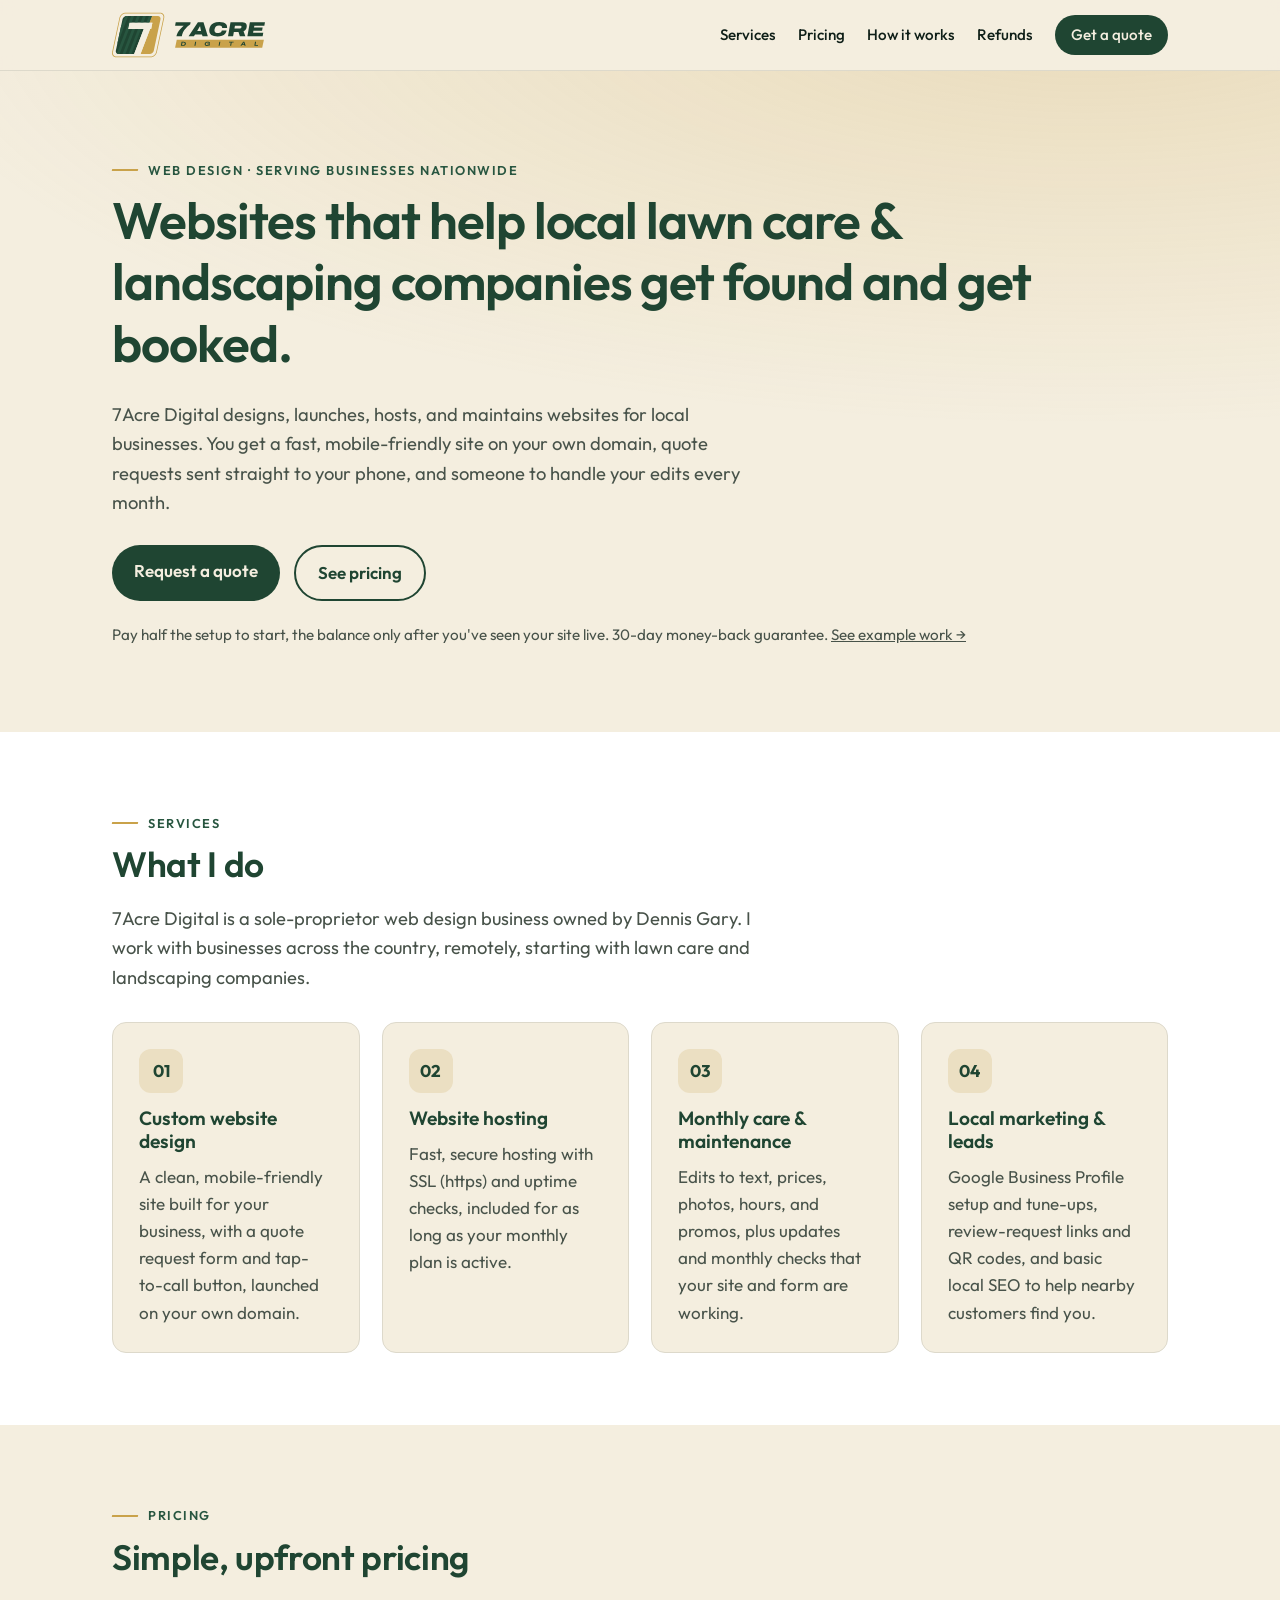
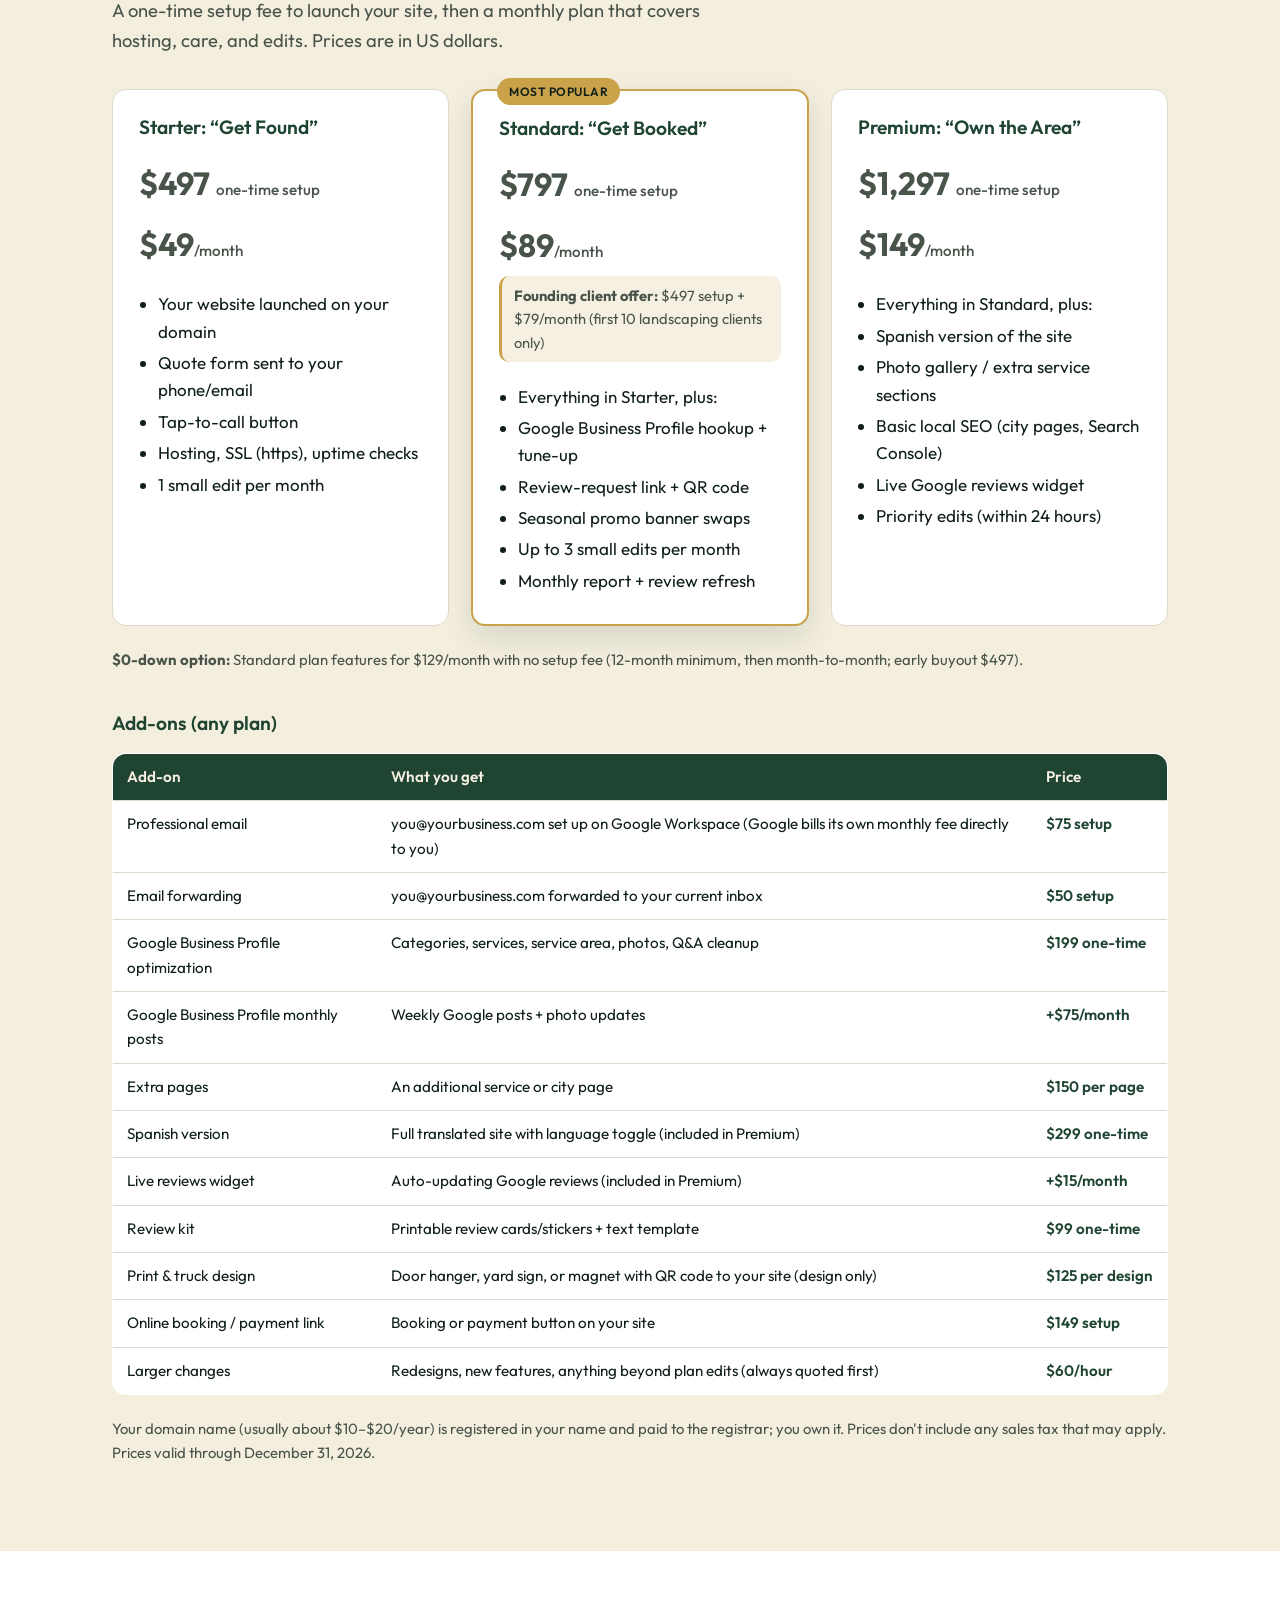
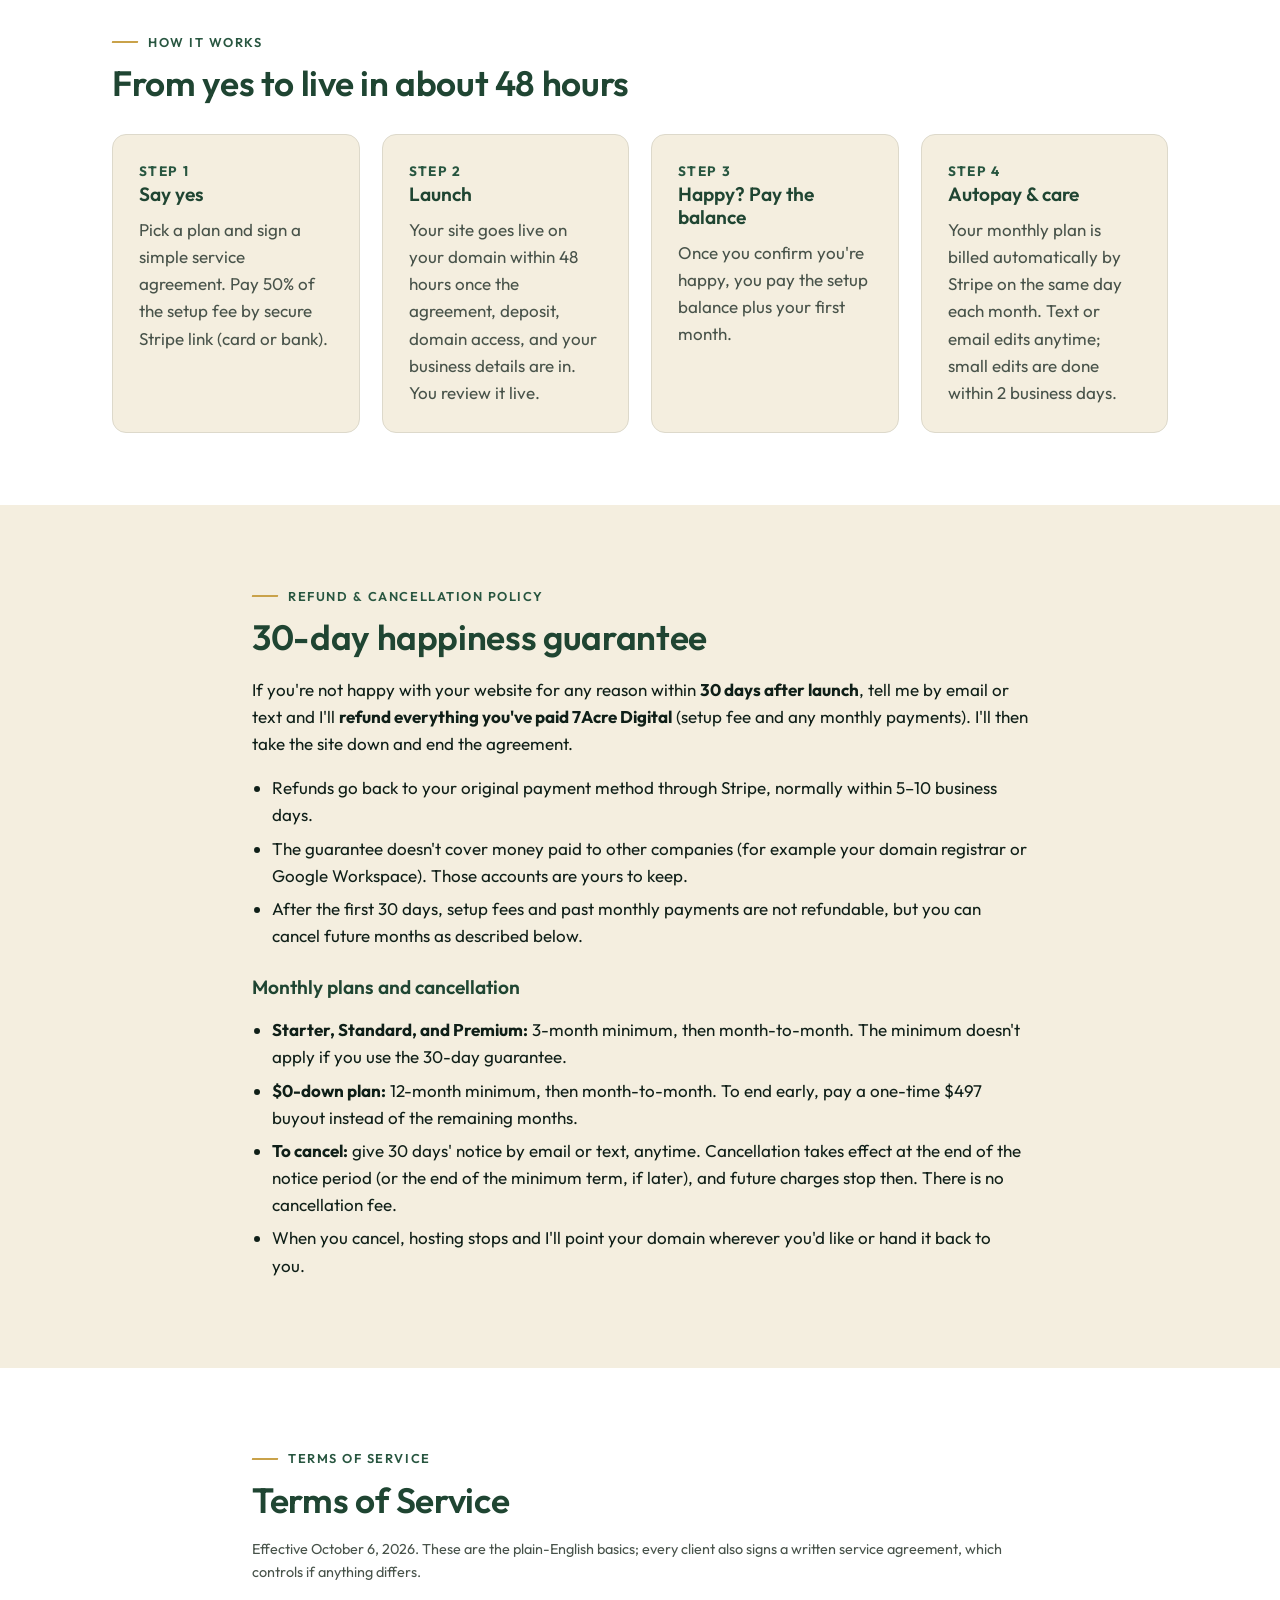
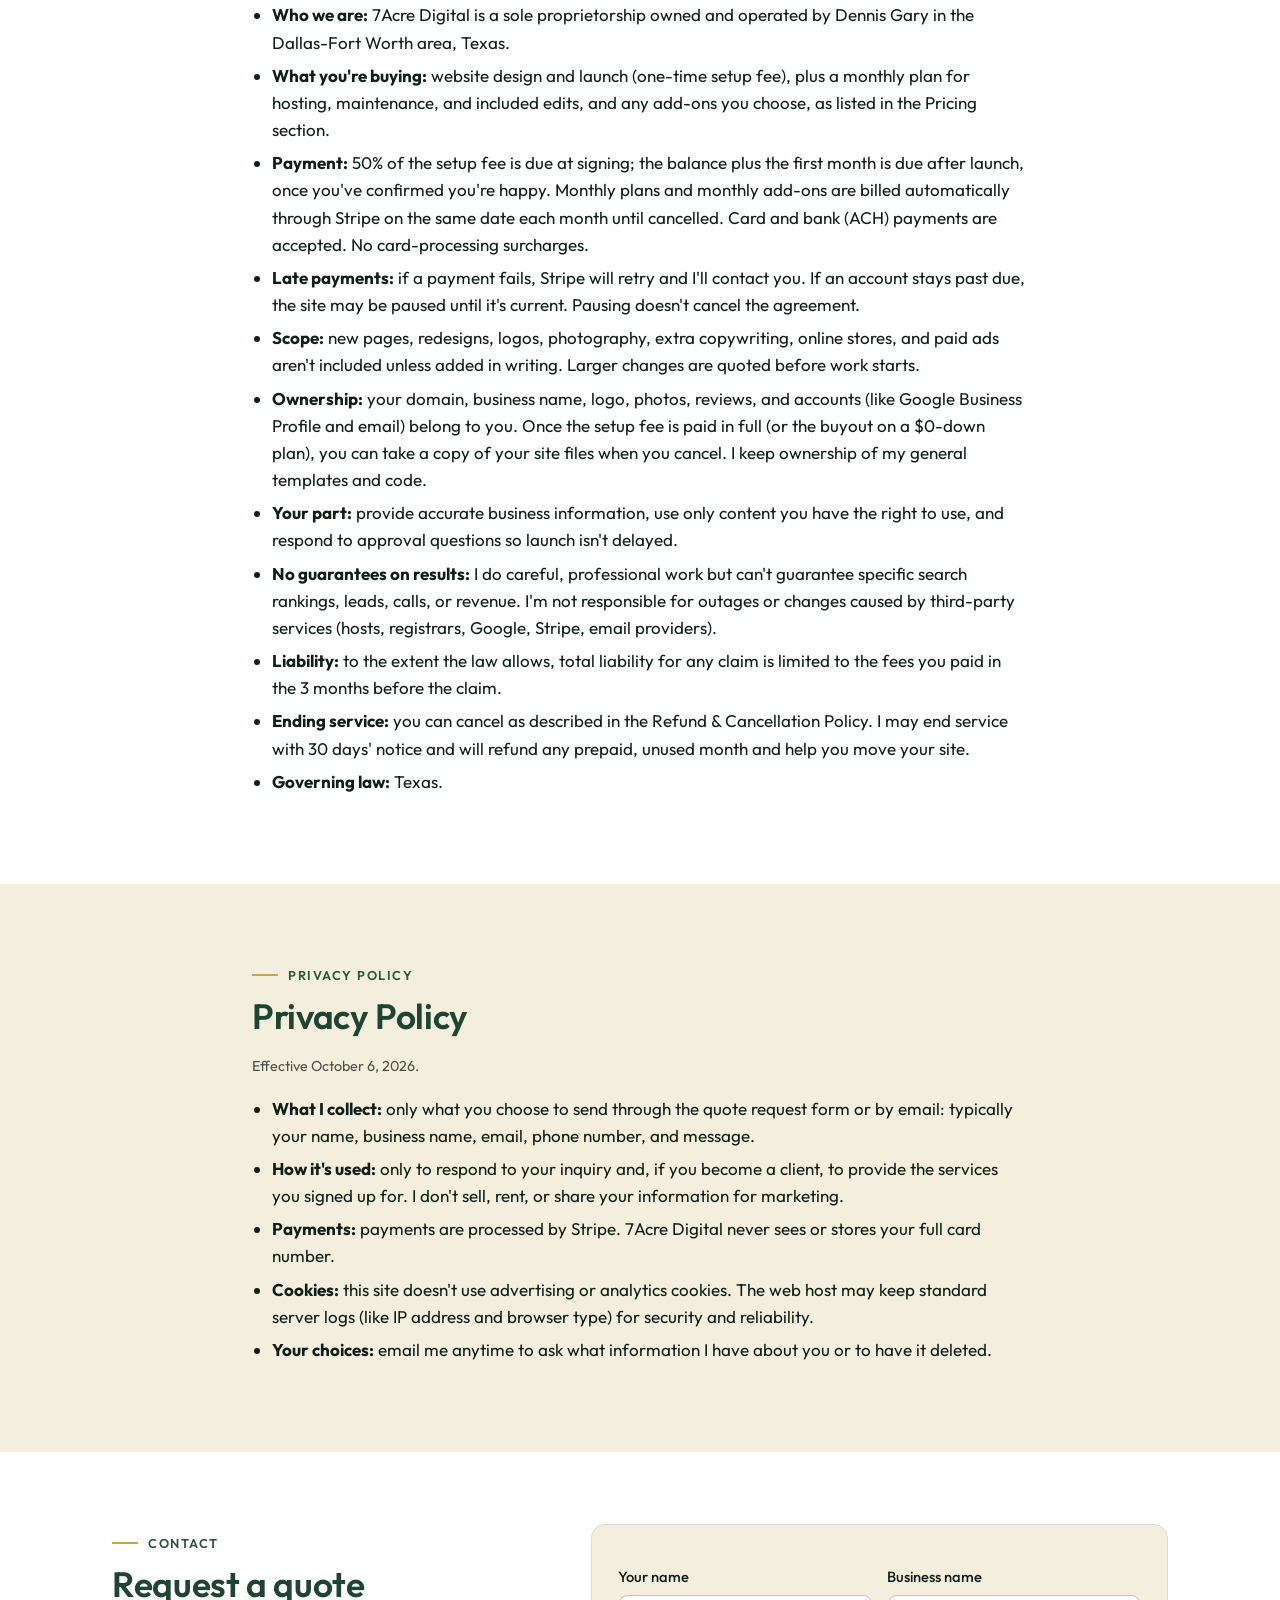
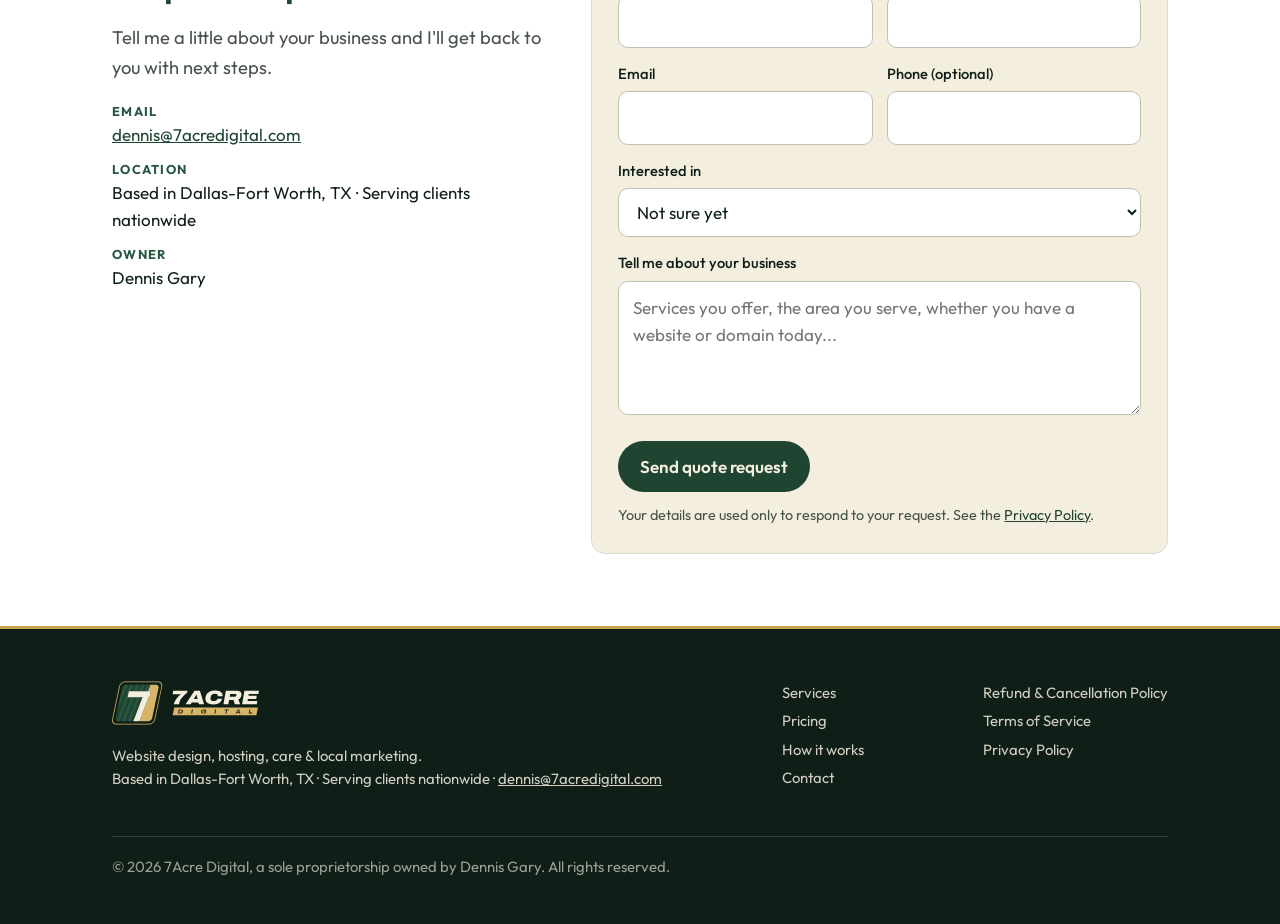
==== commit 29a6fce3: "Market to businesses nationwide" ====
--- a/index.html
+++ b/index.html
@@ -3,8 +3,8 @@
 <head>
 <meta charset="utf-8">
 <meta name="viewport" content="width=device-width, initial-scale=1">
-<title>7Acre Digital | Websites for DFW Lawn Care &amp; Landscaping Companies</title>
-<meta name="description" content="7Acre Digital builds, hosts, and maintains websites for local businesses in Dallas-Fort Worth, starting with lawn care and landscaping companies. Clear pricing, monthly care plans, and a 30-day money-back guarantee.">
+<title>7Acre Digital | Websites for Lawn Care &amp; Landscaping Companies Nationwide</title>
+<meta name="description" content="7Acre Digital builds, hosts, and maintains websites for lawn care and landscaping companies across the U.S. Clear pricing, monthly care plans, and a 30-day money-back guarantee.">
 <link rel="canonical" href="https://7acredigital.com/">
 <meta name="theme-color" content="#1F4532">
 <link rel="icon" href="assets/favicon.svg" type="image/svg+xml">
@@ -12,15 +12,15 @@
 <link rel="apple-touch-icon" href="assets/icon-512.png">
 <meta property="og:type" content="website">
 <meta property="og:site_name" content="7Acre Digital">
-<meta property="og:title" content="7Acre Digital | Websites for DFW Lawn Care &amp; Landscaping Companies">
-<meta property="og:description" content="Custom websites, hosting, monthly care, and local marketing for Dallas-Fort Worth businesses. Clear pricing and a 30-day money-back guarantee.">
+<meta property="og:title" content="7Acre Digital | Websites for Lawn Care &amp; Landscaping Companies Nationwide">
+<meta property="og:description" content="Custom websites, hosting, monthly care, and local marketing for lawn care and landscaping companies across the U.S. Clear pricing and a 30-day money-back guarantee.">
 <meta property="og:url" content="https://7acredigital.com/">
 <meta property="og:image" content="https://7acredigital.com/assets/og-image.png">
 <meta property="og:image:width" content="1200">
 <meta property="og:image:height" content="630">
 <meta name="twitter:card" content="summary_large_image">
 <meta name="twitter:title" content="7Acre Digital">
-<meta name="twitter:description" content="Websites for DFW lawn care &amp; landscaping companies.">
+<meta name="twitter:description" content="Websites for lawn care &amp; landscaping companies nationwide.">
 <meta name="twitter:image" content="https://7acredigital.com/assets/og-image.png">
 <link rel="preconnect" href="https://fonts.googleapis.com">
 <link rel="preconnect" href="https://fonts.gstatic.com" crossorigin>
@@ -47,7 +47,7 @@
 
 <section class="hero">
   <div class="wrap">
-    <span class="eyebrow">Web design &middot; Dallas-Fort Worth, TX</span>
+    <span class="eyebrow">Web design &middot; Serving businesses nationwide</span>
     <h1>Websites that help local lawn care &amp; landscaping companies get found and get booked.</h1>
     <p class="lead">7Acre Digital designs, launches, hosts, and maintains websites for local businesses. You get a fast, mobile-friendly site on your own domain, quote requests sent straight to your phone, and someone to handle your edits every month.</p>
     <div class="actions">
@@ -62,7 +62,7 @@
   <div class="wrap">
     <span class="eyebrow">Services</span>
     <h2>What I do</h2>
-    <p class="lead">7Acre Digital is a sole-proprietor web design business owned by Dennis Gary. I work with local businesses, starting with lawn care and landscaping companies.</p>
+    <p class="lead">7Acre Digital is a sole-proprietor web design business owned by Dennis Gary. I work with businesses across the country, remotely, starting with lawn care and landscaping companies.</p>
     <div class="grid grid-4" style="margin-top:30px">
       <div class="card"><div class="icon">01</div><h3>Custom website design</h3><p>A clean, mobile-friendly site built for your business, with a quote request form and tap-to-call button, launched on your own domain.</p></div>
       <div class="card"><div class="icon">02</div><h3>Website hosting</h3><p>Fast, secure hosting with SSL (https) and uptime checks, included for as long as your monthly plan is active.</p></div>
@@ -221,7 +221,7 @@
       <p class="lead">Tell me a little about your business and I'll get back to you with next steps.</p>
       <ul class="contact-list">
         <li><strong>Email</strong><a data-email href="mailto:dennis@7acredigital.com">dennis@7acredigital.com</a></li>
-        <li><strong>Location</strong>Dallas-Fort Worth, TX</li>
+        <li><strong>Location</strong>Based in Dallas-Fort Worth, TX &middot; Serving clients nationwide</li>
         <li><strong>Owner</strong>Dennis Gary</li>
       </ul>
     </div>
@@ -259,7 +259,7 @@
     <div class="cols">
       <div>
         <img src="assets/logo-on-dark.svg" alt="7Acre Digital" width="147" height="52">
-        <p>Website design, hosting, care &amp; local marketing.<br>Dallas-Fort Worth, TX &middot; <a data-email href="mailto:dennis@7acredigital.com">dennis@7acredigital.com</a></p>
+        <p>Website design, hosting, care &amp; local marketing.<br>Based in Dallas-Fort Worth, TX &middot; Serving clients nationwide &middot; <a data-email href="mailto:dennis@7acredigital.com">dennis@7acredigital.com</a></p>
       </div>
       <nav aria-label="Footer">
         <a href="#services">Services</a>
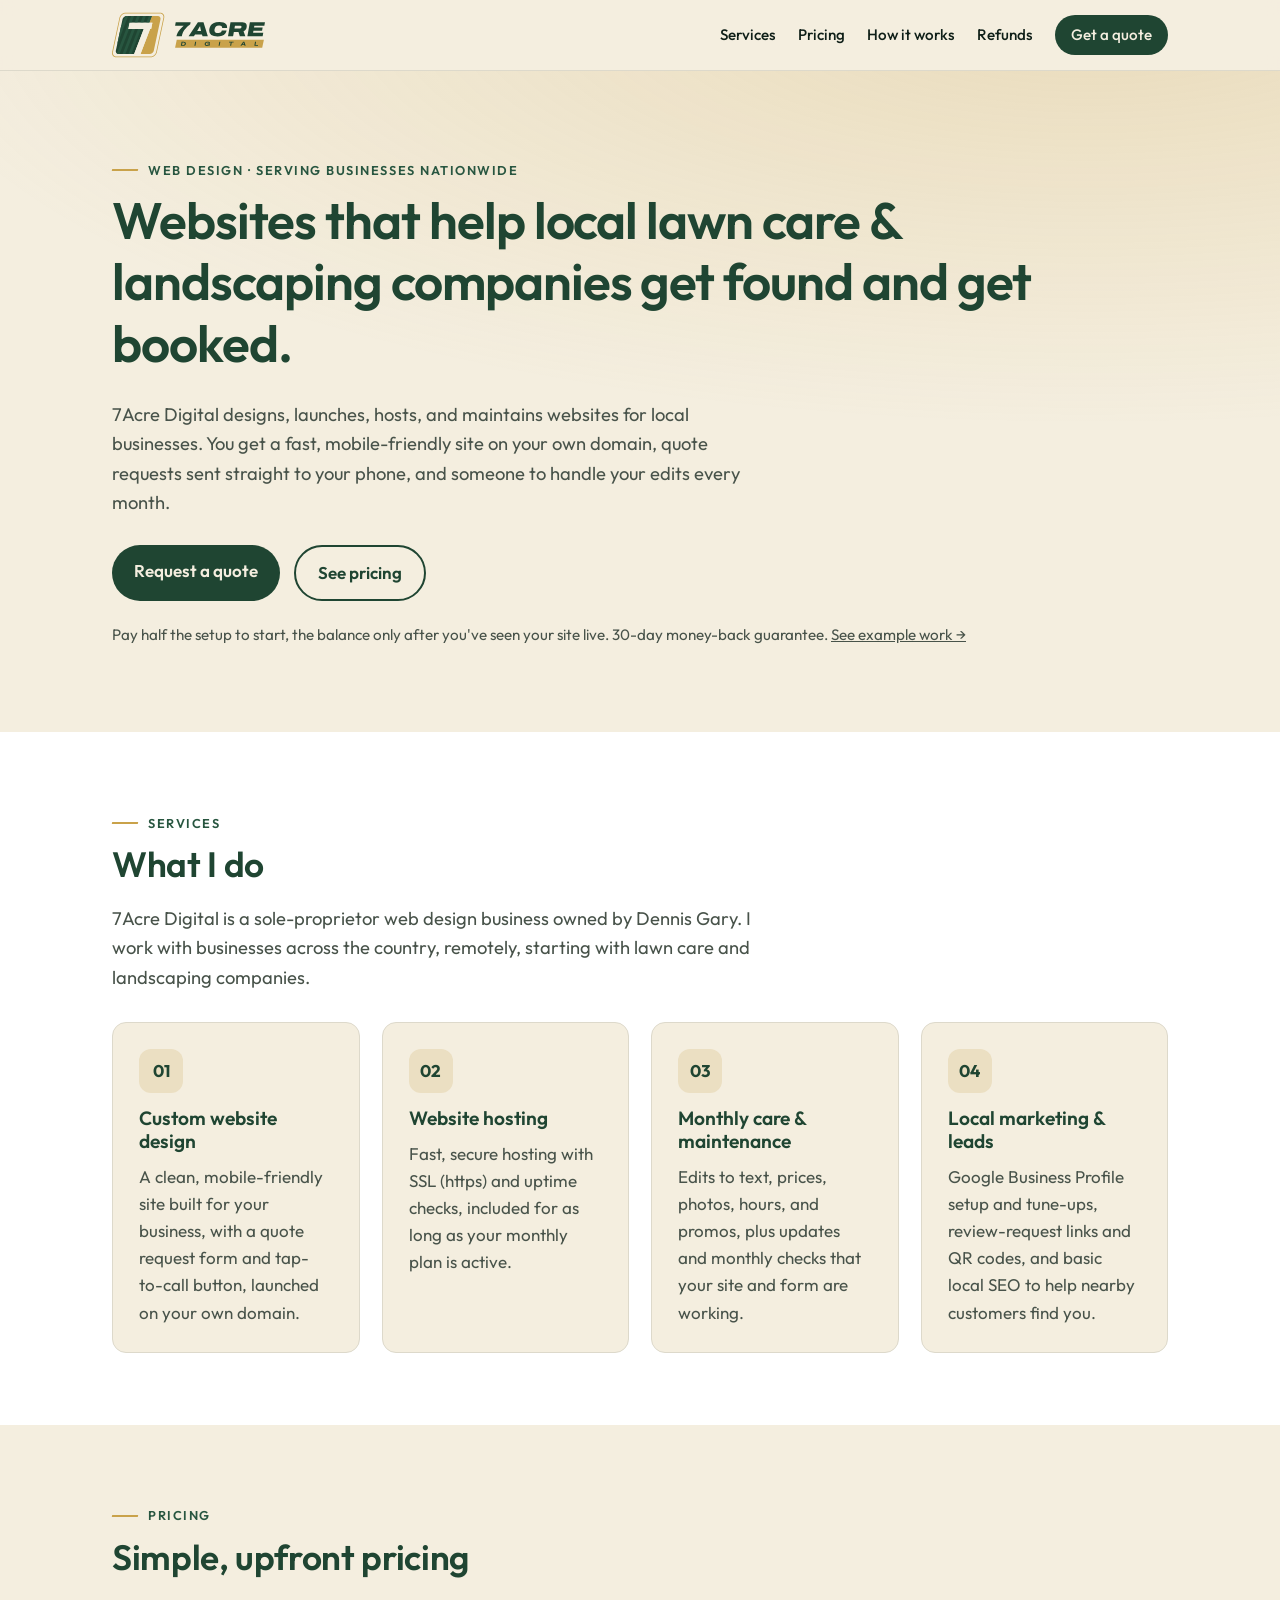
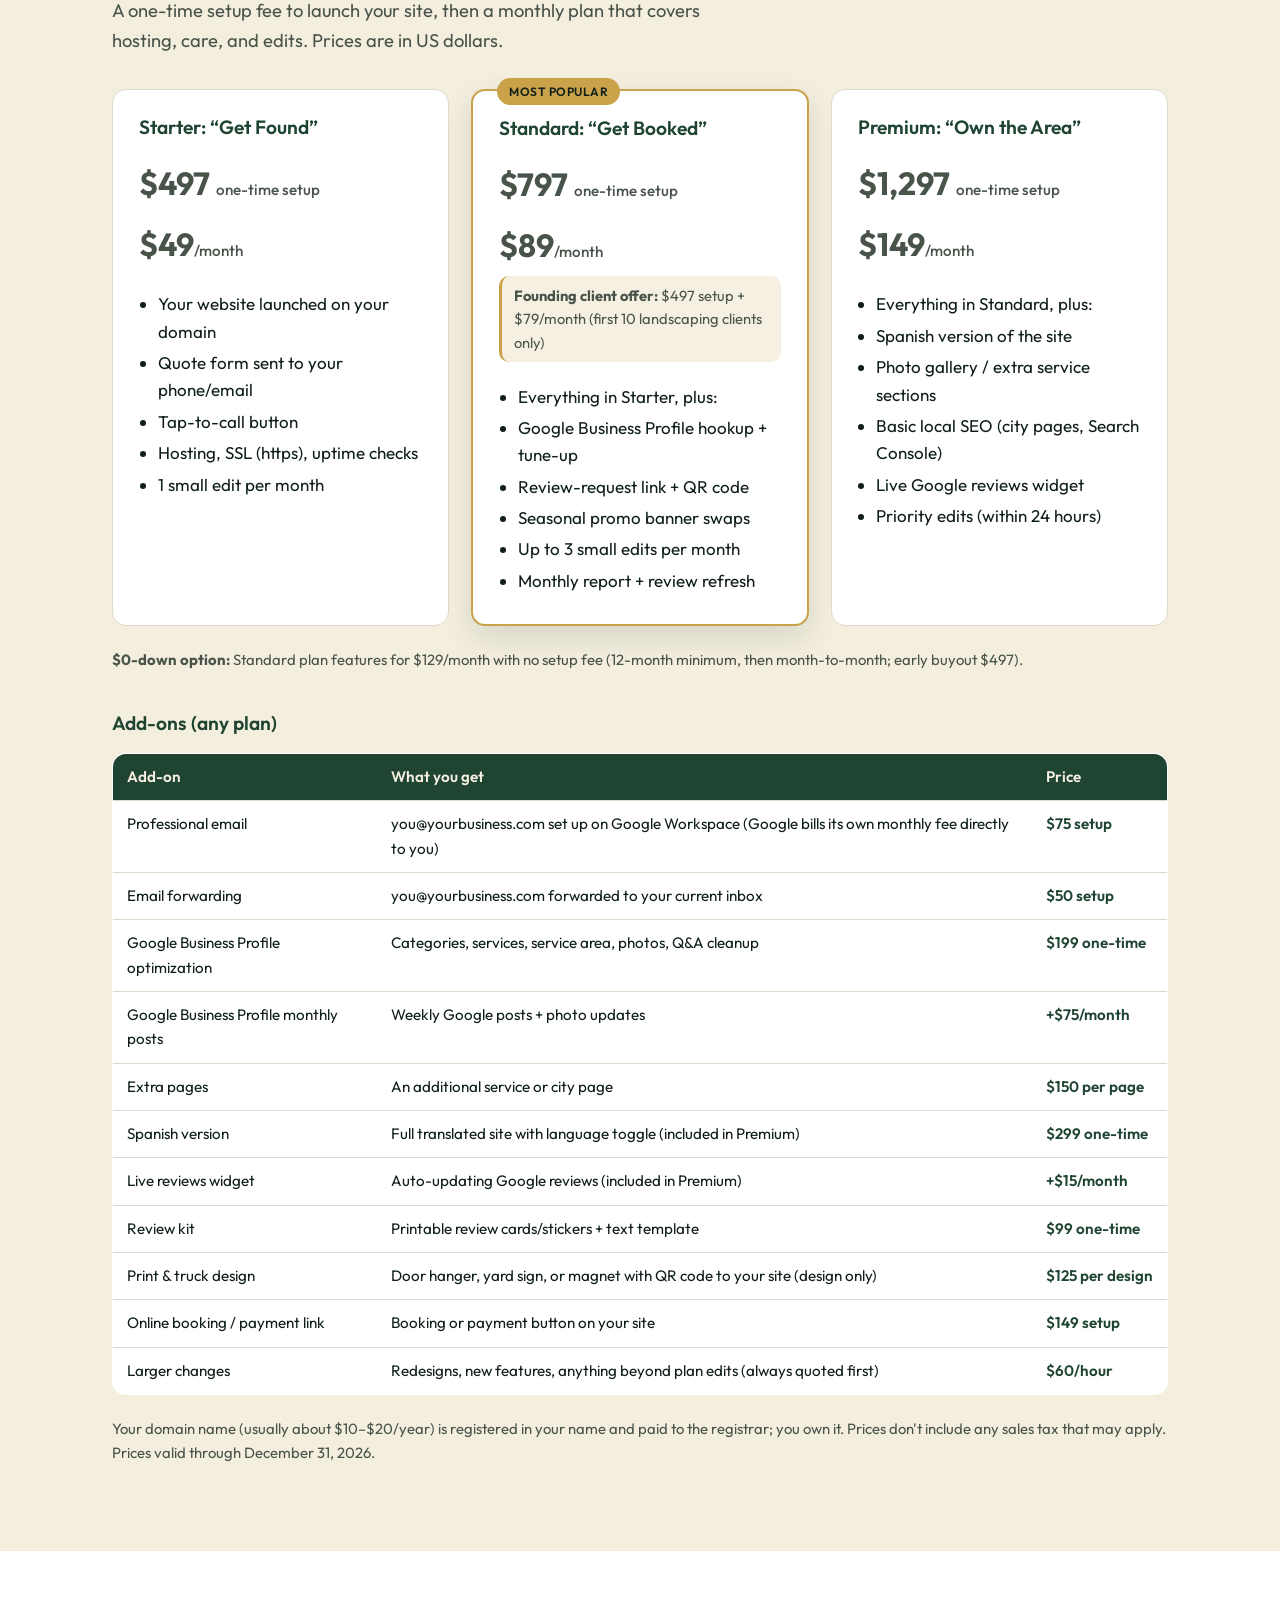
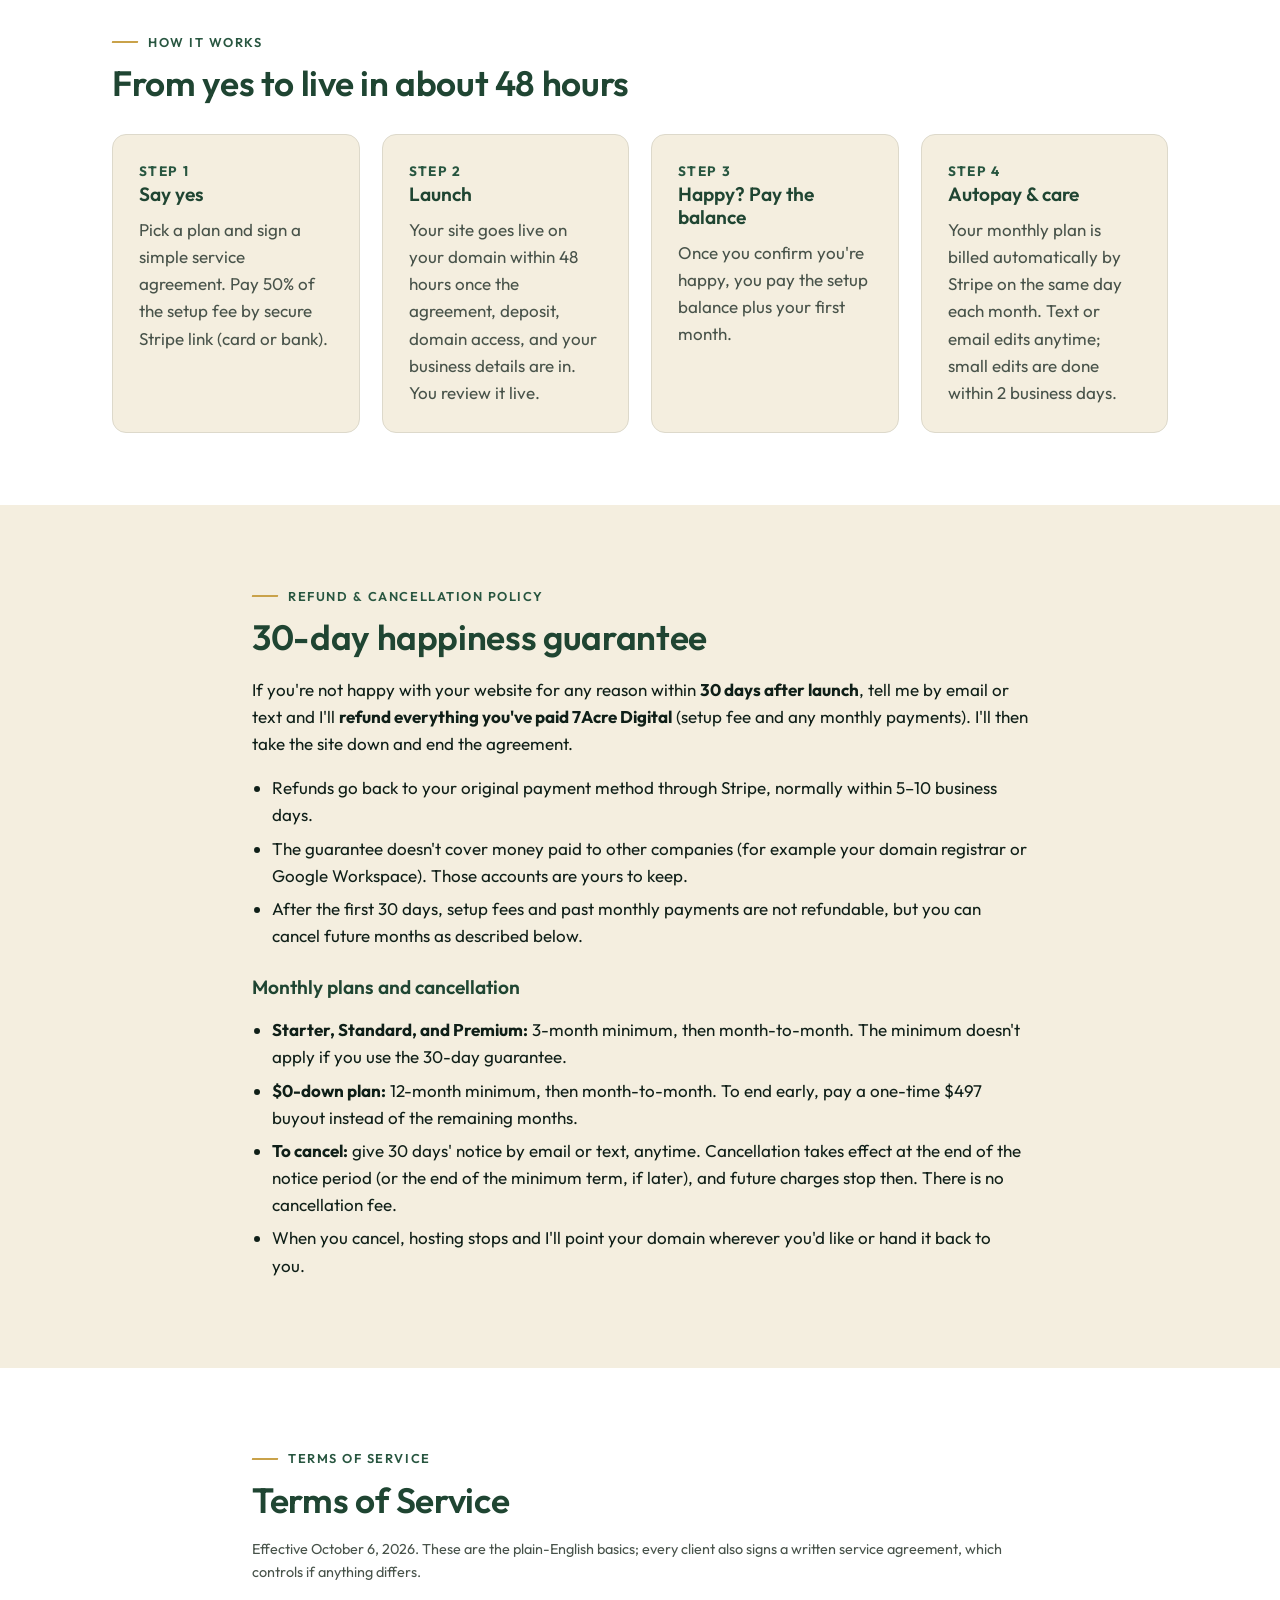
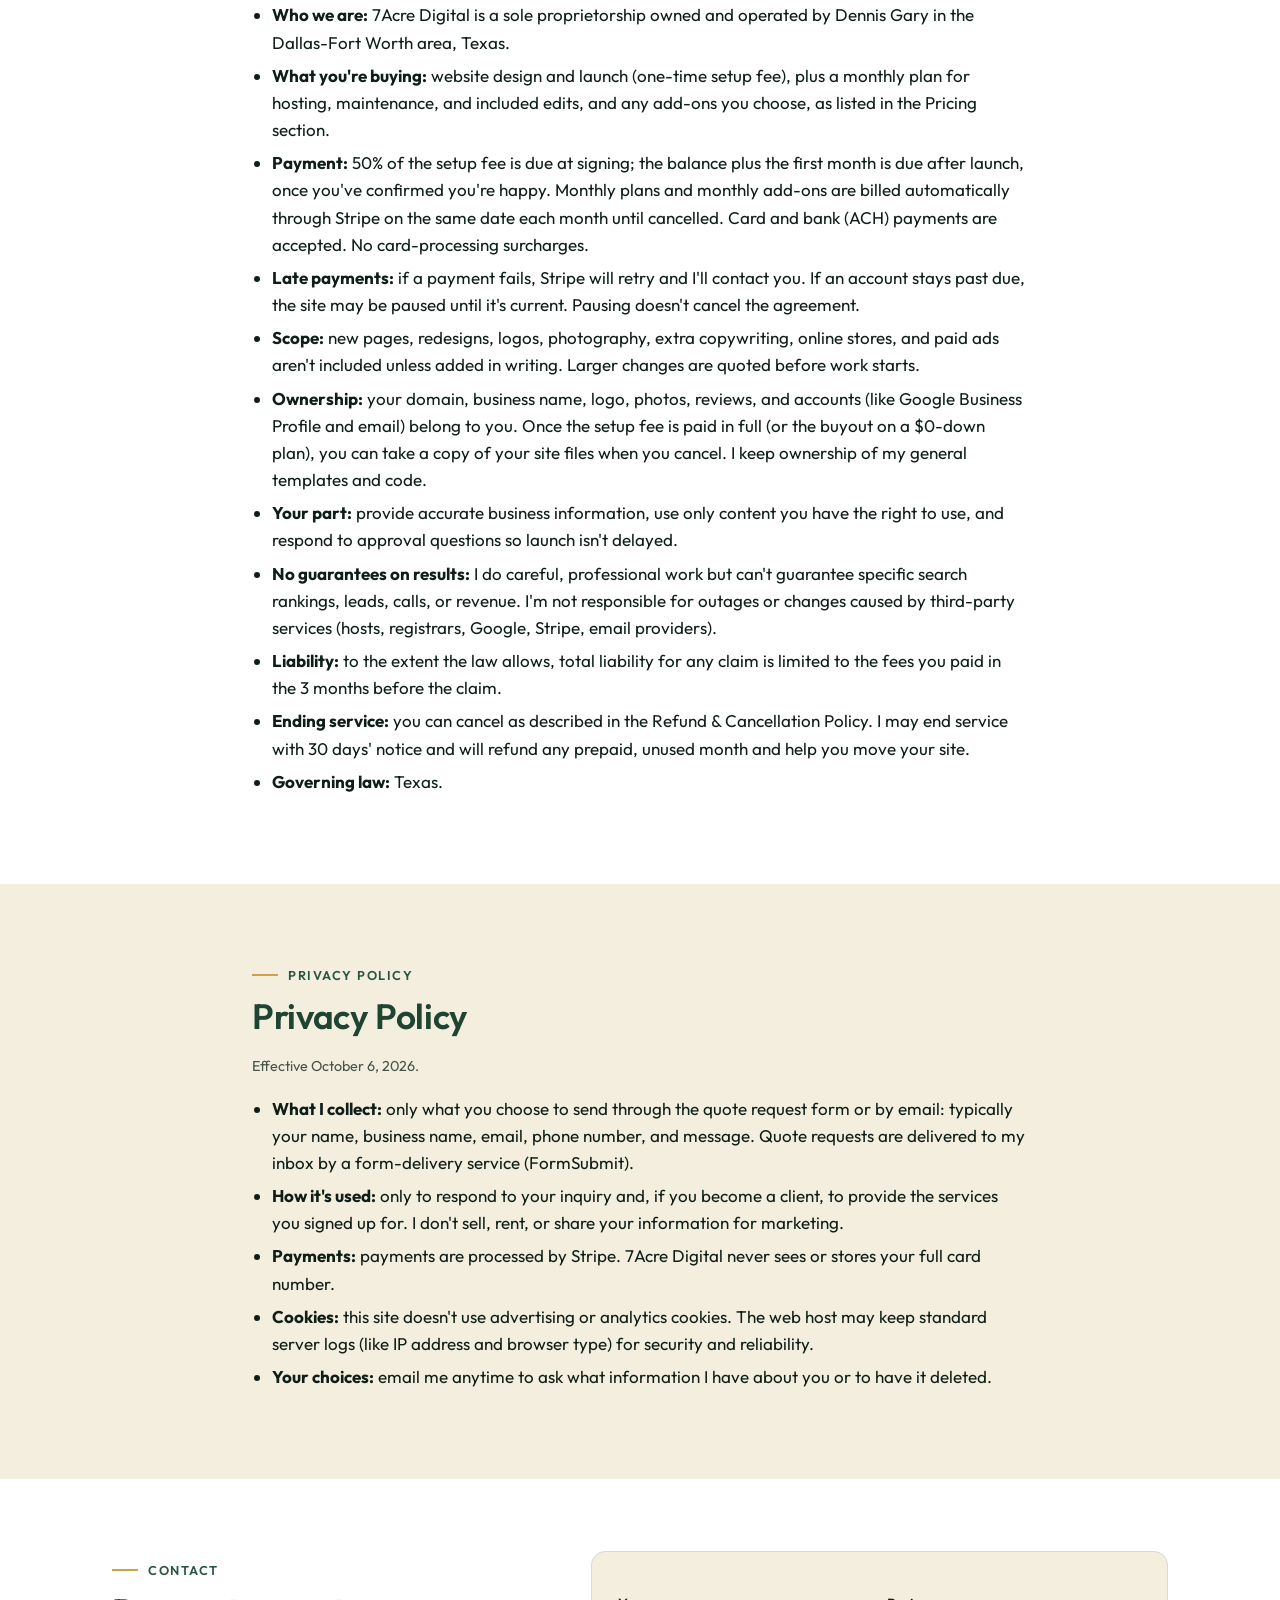
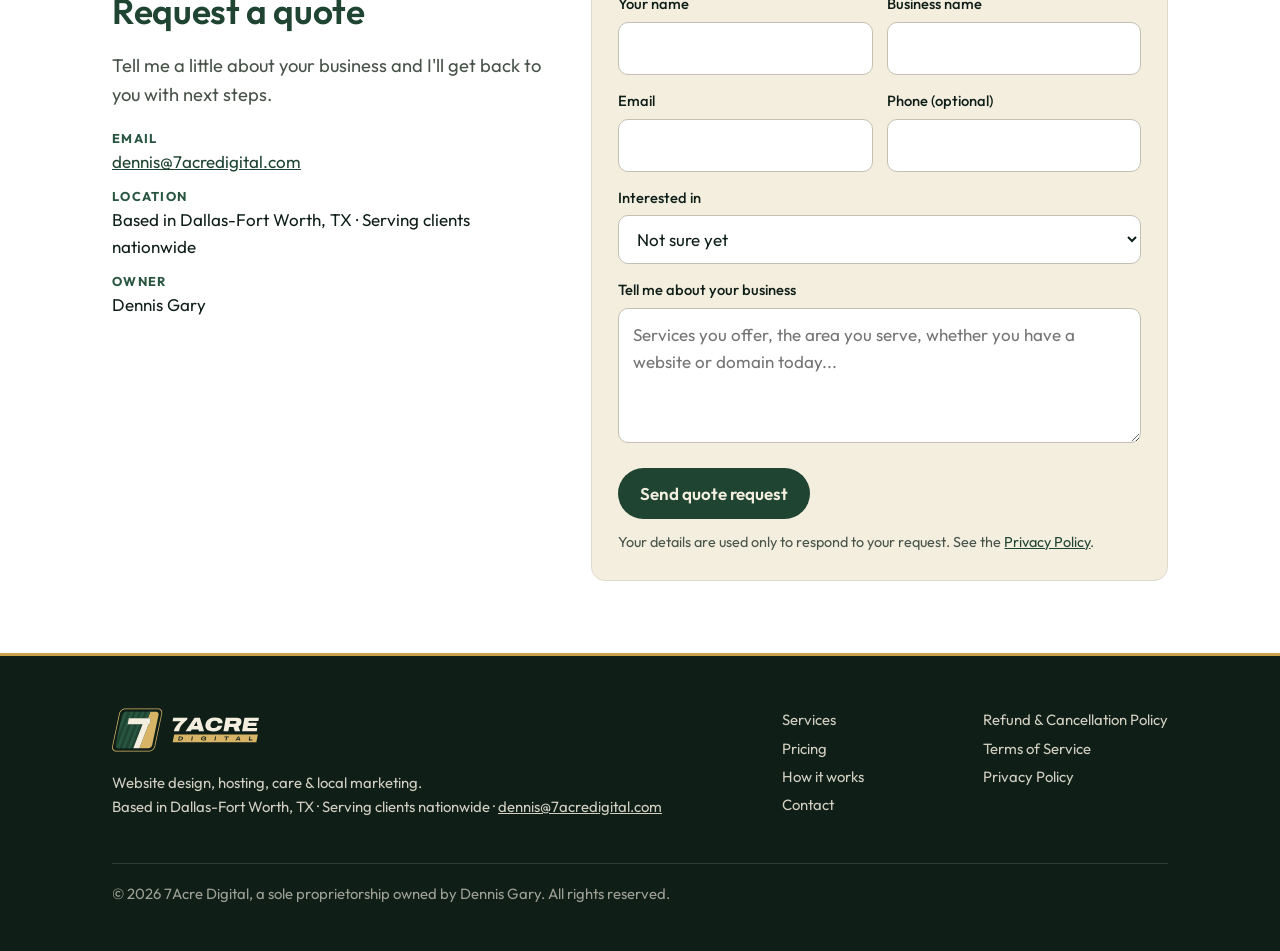
==== commit 17b353a6: "Quote form: deliver requests by email instantly (FormSubmit) instead of opening visitor's mail app" ====
--- a/index.html
+++ b/index.html
@@ -54,7 +54,7 @@
       <a class="btn" href="#contact">Request a quote</a>
       <a class="btn btn-ghost" href="#pricing">See pricing</a>
     </div>
-    <p class="meta">Pay half the setup to start, the balance only after you've seen your site live. 30-day money-back guarantee. <a class="subtle-link" href="https://7acredigital.com/landscaping-demos/" target="_blank" rel="noopener">See example work &rarr;</a></p>
+    <p class="meta">Pay half the setup to start, the balance only after you've seen your site live. 30-day money-back guarantee. <a class="subtle-link" href="https://7acredigital.com/landscaping-demos/sample/" target="_blank" rel="noopener">See example work &rarr;</a></p>
   </div>
 </section>
 
@@ -204,7 +204,7 @@
     <h2>Privacy Policy</h2>
     <p class="small">Effective October 6, 2026.</p>
     <ul>
-      <li><strong>What I collect:</strong> only what you choose to send through the quote request form or by email: typically your name, business name, email, phone number, and message.</li>
+      <li><strong>What I collect:</strong> only what you choose to send through the quote request form or by email: typically your name, business name, email, phone number, and message. Quote requests are delivered to my inbox by a form-delivery service (FormSubmit).</li>
       <li><strong>How it's used:</strong> only to respond to your inquiry and, if you become a client, to provide the services you signed up for. I don't sell, rent, or share your information for marketing.</li>
       <li><strong>Payments:</strong> payments are processed by Stripe. 7Acre Digital never sees or stores your full card number.</li>
       <li><strong>Cookies:</strong> this site doesn't use advertising or analytics cookies. The web host may keep standard server logs (like IP address and browser type) for security and reliability.</li>
@@ -245,6 +245,7 @@
       </select>
       <label for="message">Tell me about your business</label>
       <textarea id="message" name="message" rows="4" placeholder="Services you offer, the area you serve, whether you have a website or domain today..."></textarea>
+      <input type="text" name="_honey" tabindex="-1" autocomplete="off" aria-hidden="true" style="position:absolute;left:-9999px;width:1px;height:1px;opacity:0">
       <p style="margin-top:18px"><button class="btn" type="submit">Send quote request</button></p>
       <p id="form-note" role="status"></p>
       <p class="small">Your details are used only to respond to your request. See the <a href="#privacy">Privacy Policy</a>.</p>
@@ -278,6 +279,6 @@
 </footer>
 
 <script src="assets/config.js"></script>
-<script src="assets/site.js"></script>
+<script src="assets/site.js?v=2"></script>
 </body>
 </html>
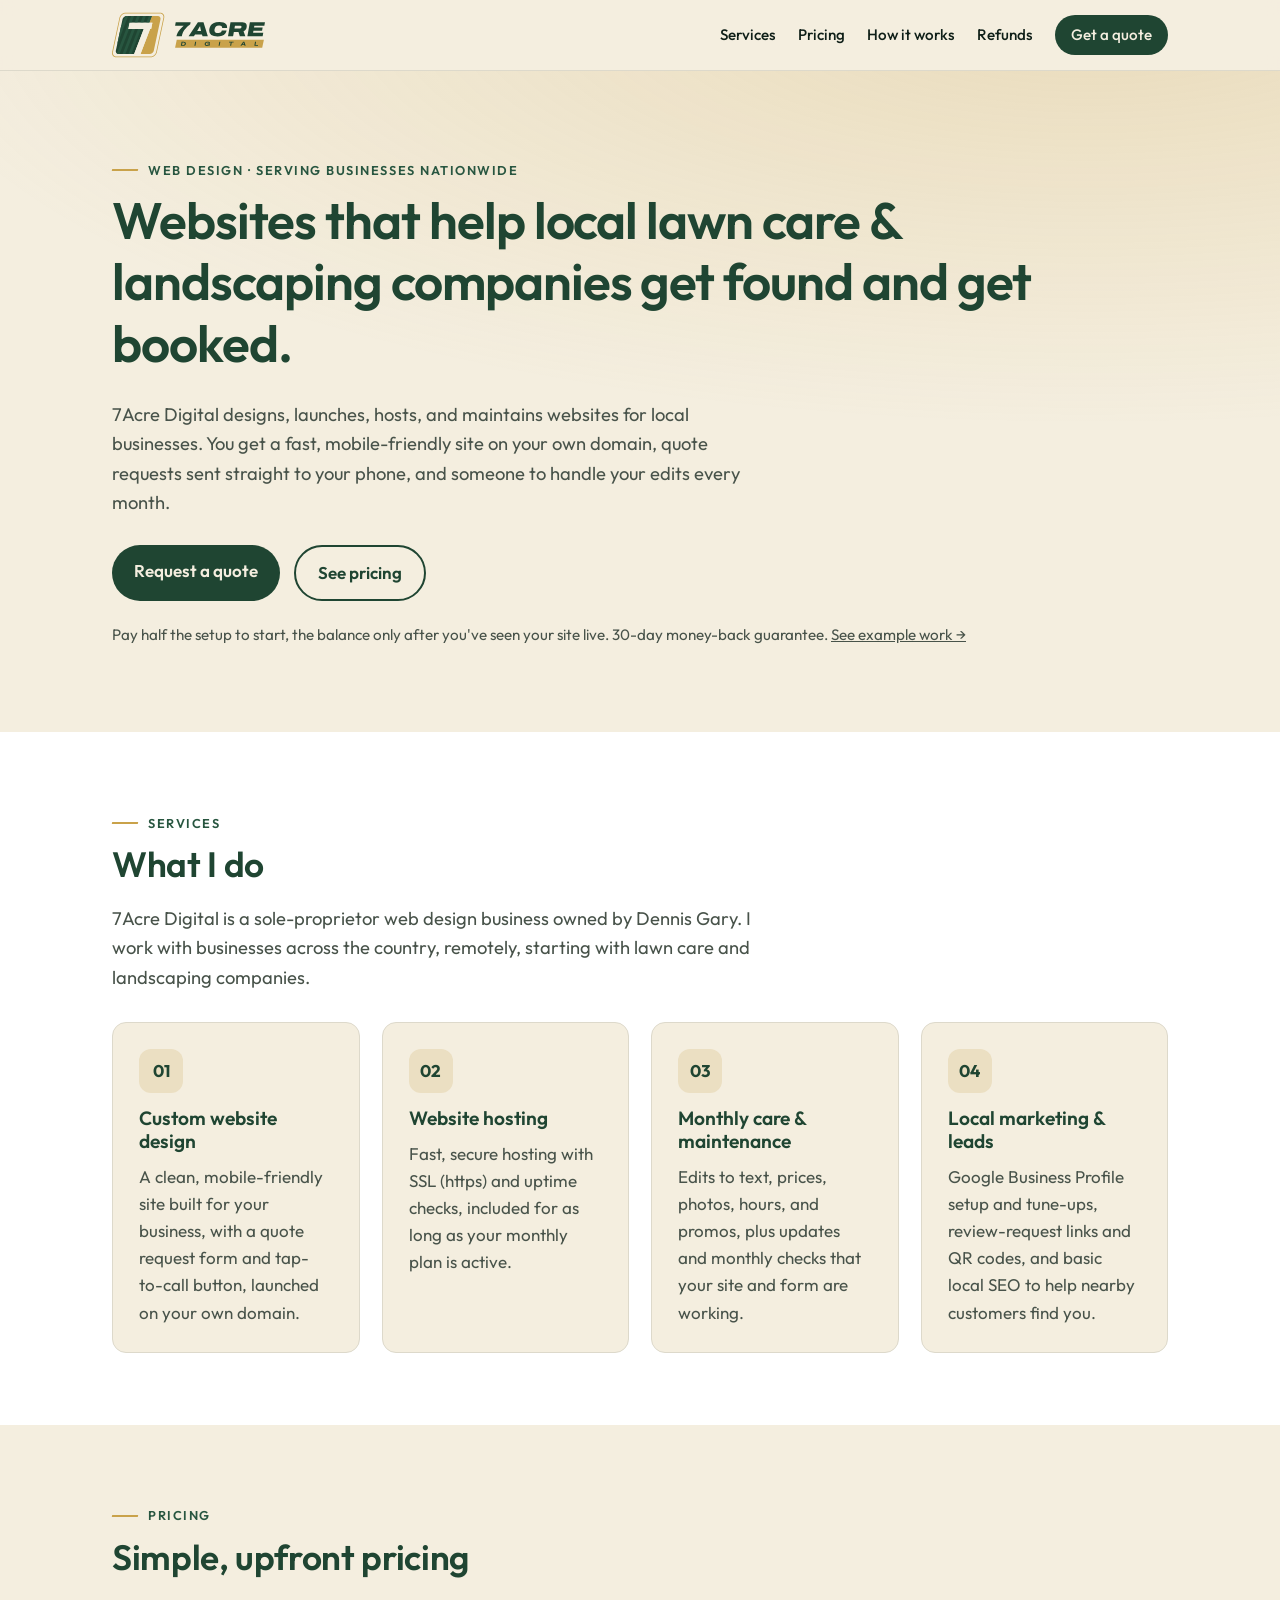
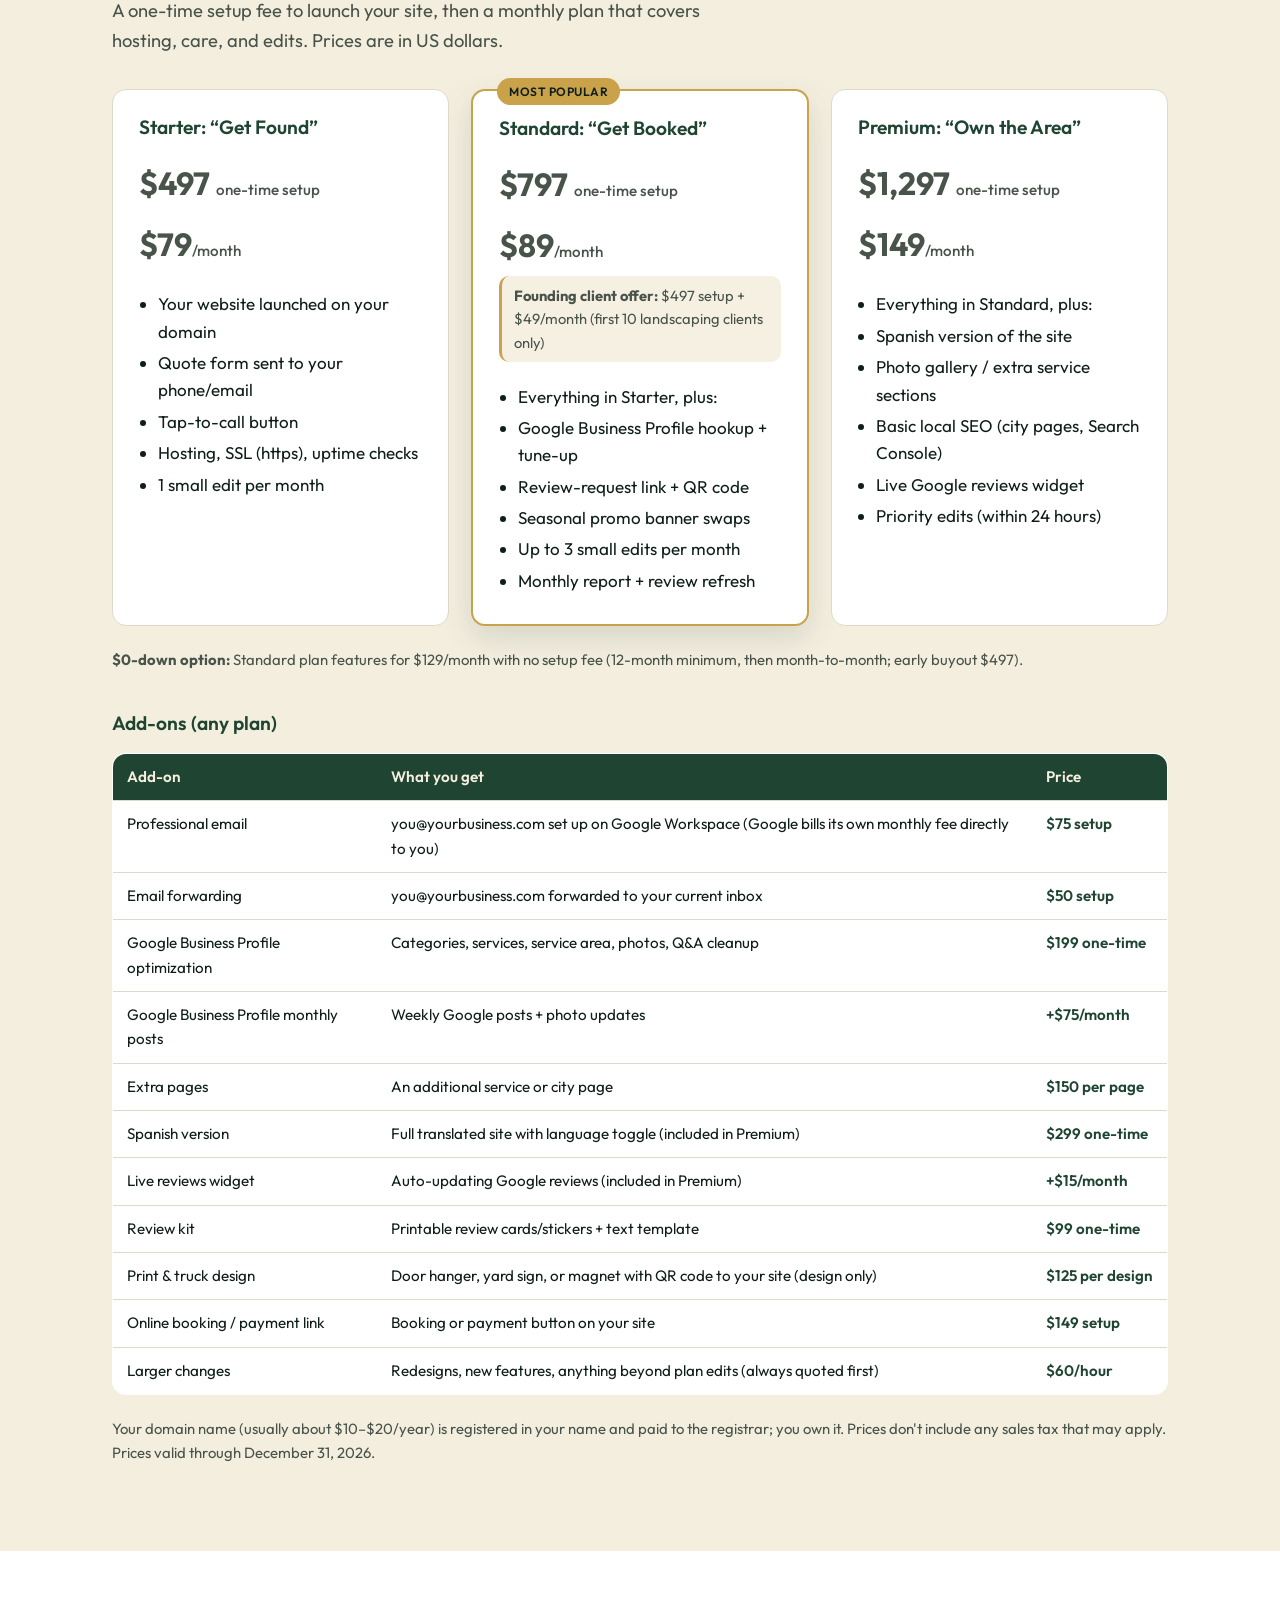
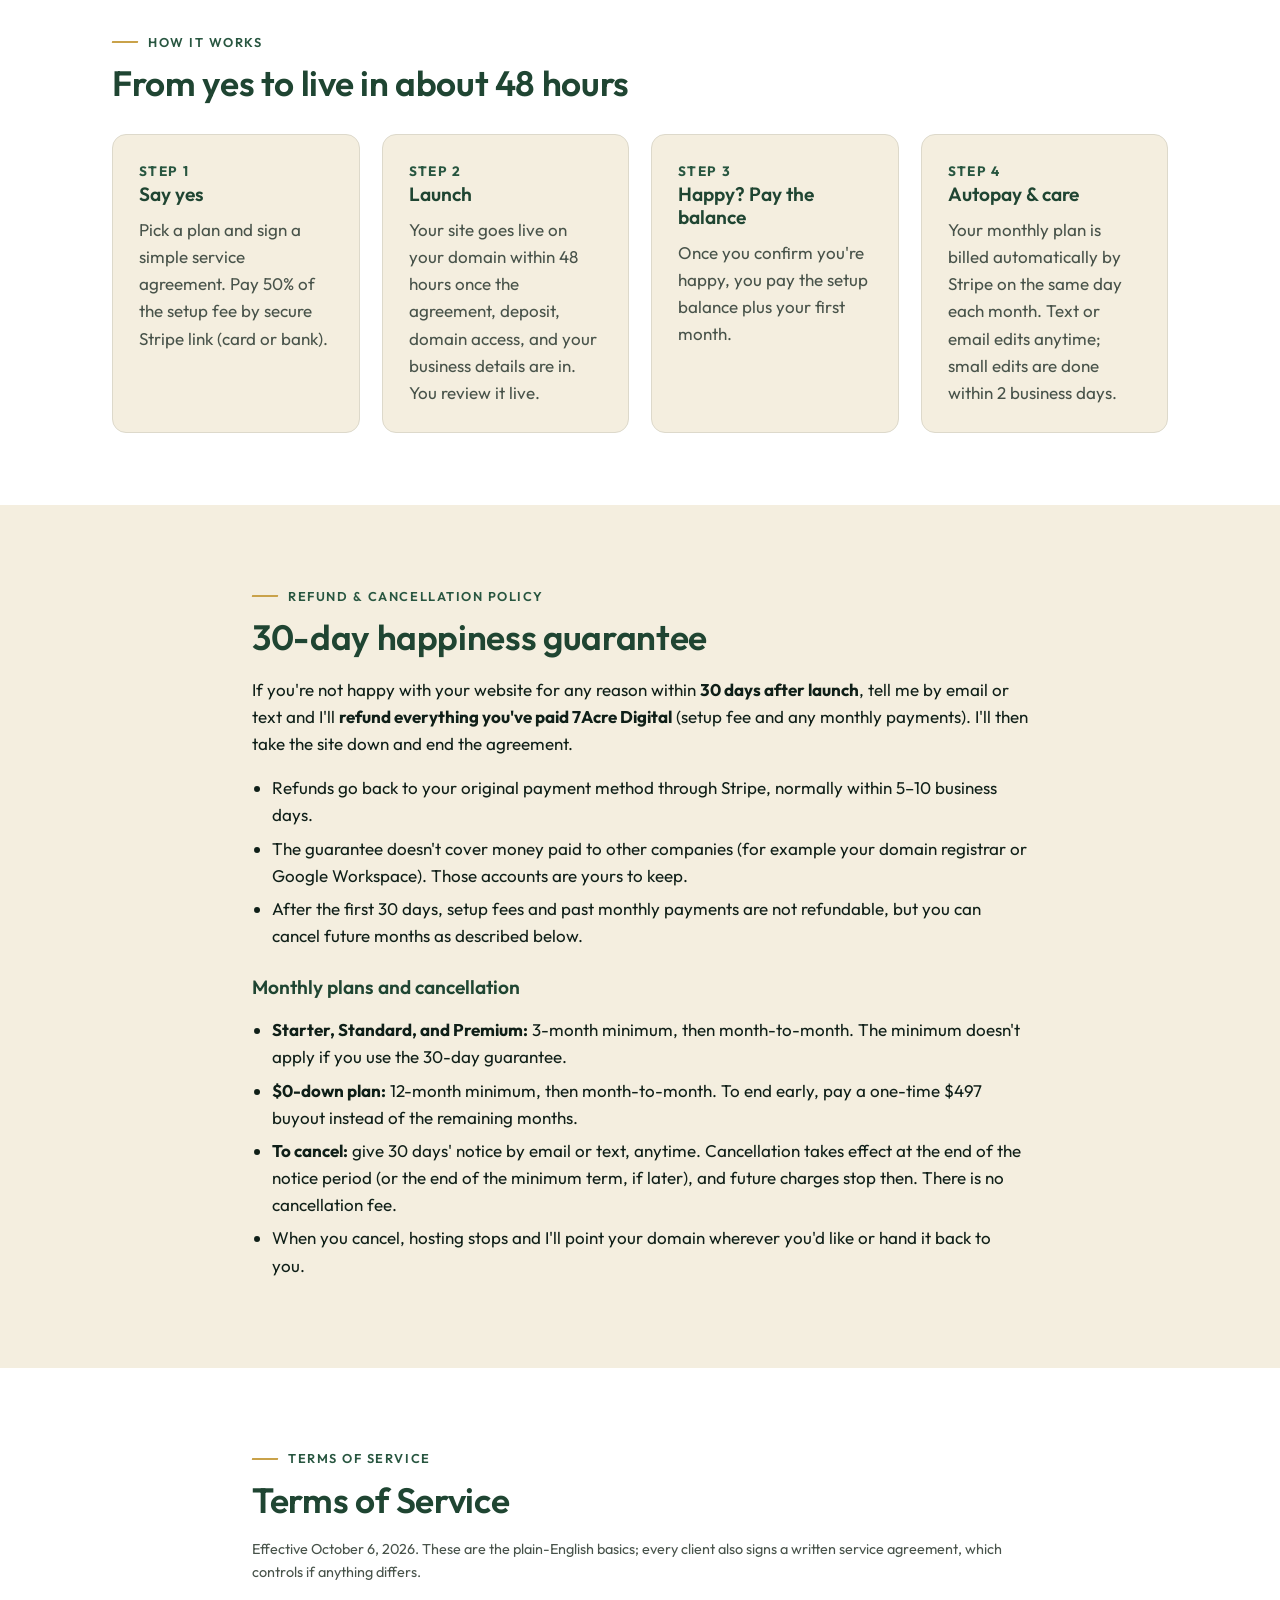
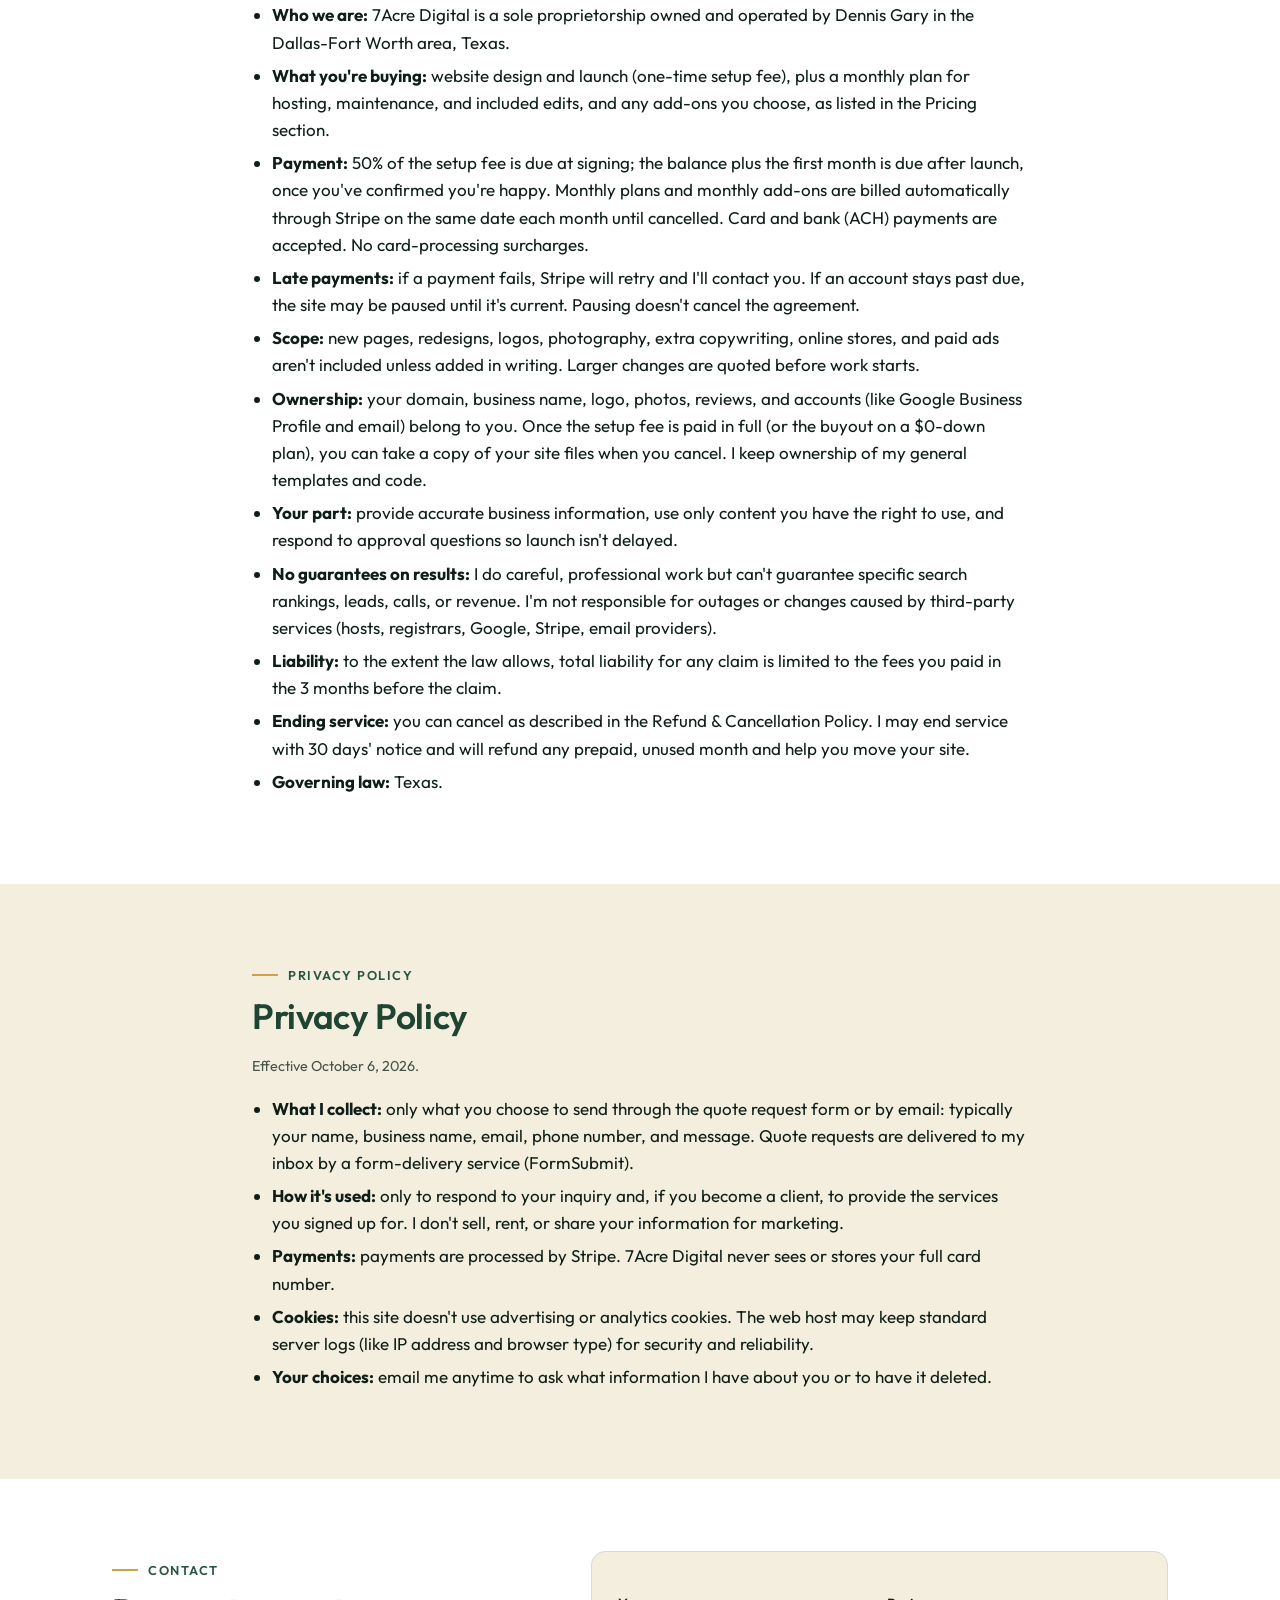
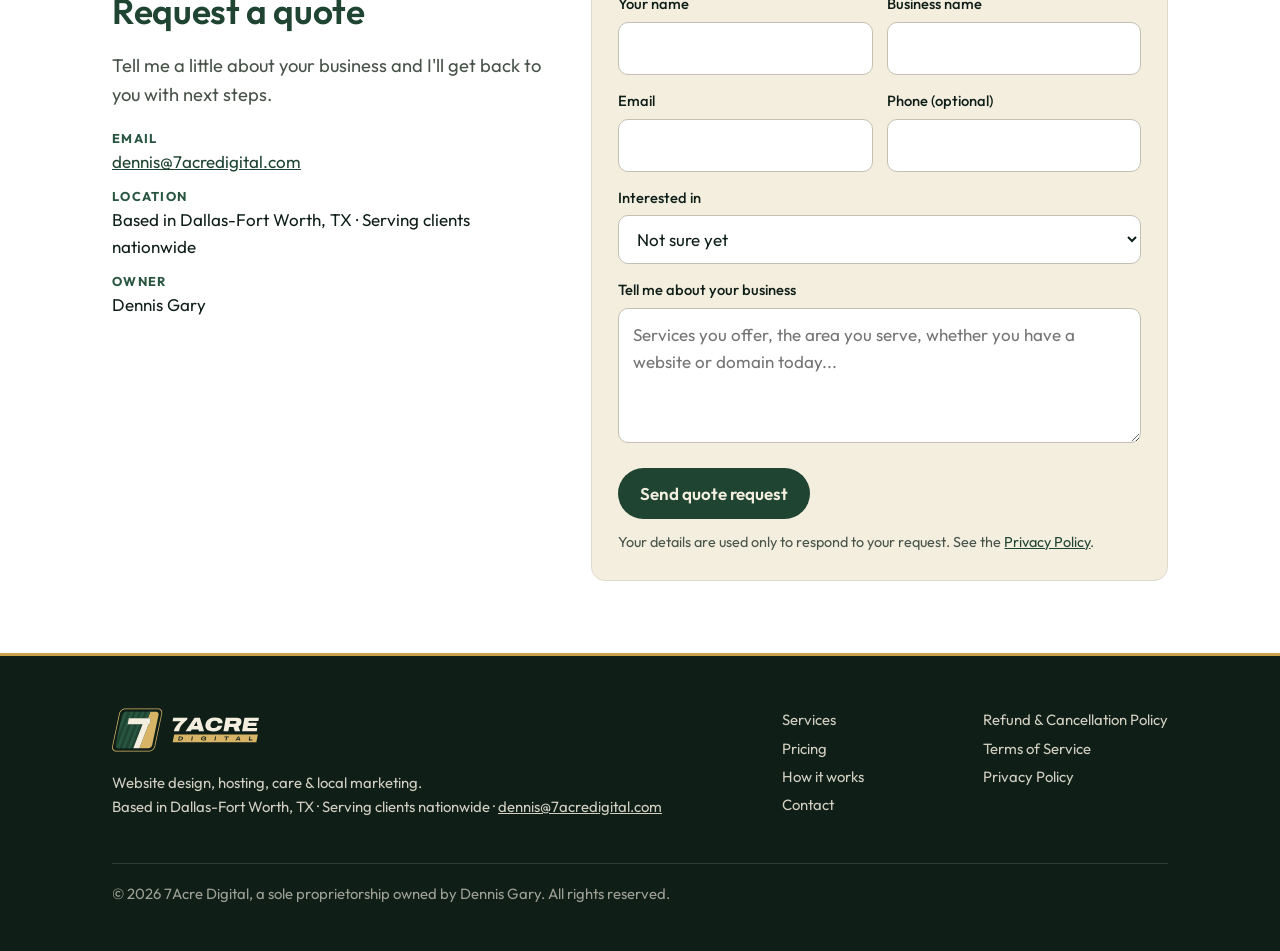
==== commit 9fec624c: "Pricing update: founding offer $497 + $49/mo, Starter $497 + $79/mo" ====
--- a/index.html
+++ b/index.html
@@ -81,7 +81,7 @@
       <div class="card plan">
         <h3>Starter: &ldquo;Get Found&rdquo;</h3>
         <p class="price">$497 <small>one-time setup</small></p>
-        <p class="price">$49<small>/month</small></p>
+        <p class="price">$79<small>/month</small></p>
         <ul>
           <li>Your website launched on your domain</li>
           <li>Quote form sent to your phone/email</li>
@@ -95,7 +95,7 @@
         <h3>Standard: &ldquo;Get Booked&rdquo;</h3>
         <p class="price">$797 <small>one-time setup</small></p>
         <p class="price">$89<small>/month</small></p>
-        <p class="founding"><strong>Founding client offer:</strong> $497 setup + $79/month (first 10 landscaping clients only)</p>
+        <p class="founding"><strong>Founding client offer:</strong> $497 setup + $49/month (first 10 landscaping clients only)</p>
         <ul>
           <li>Everything in Starter, plus:</li>
           <li>Google Business Profile hookup + tune-up</li>
@@ -279,6 +279,6 @@
 </footer>
 
 <script src="assets/config.js"></script>
-<script src="assets/site.js?v=2"></script>
+<script src="assets/site.js?v=3"></script>
 </body>
 </html>
